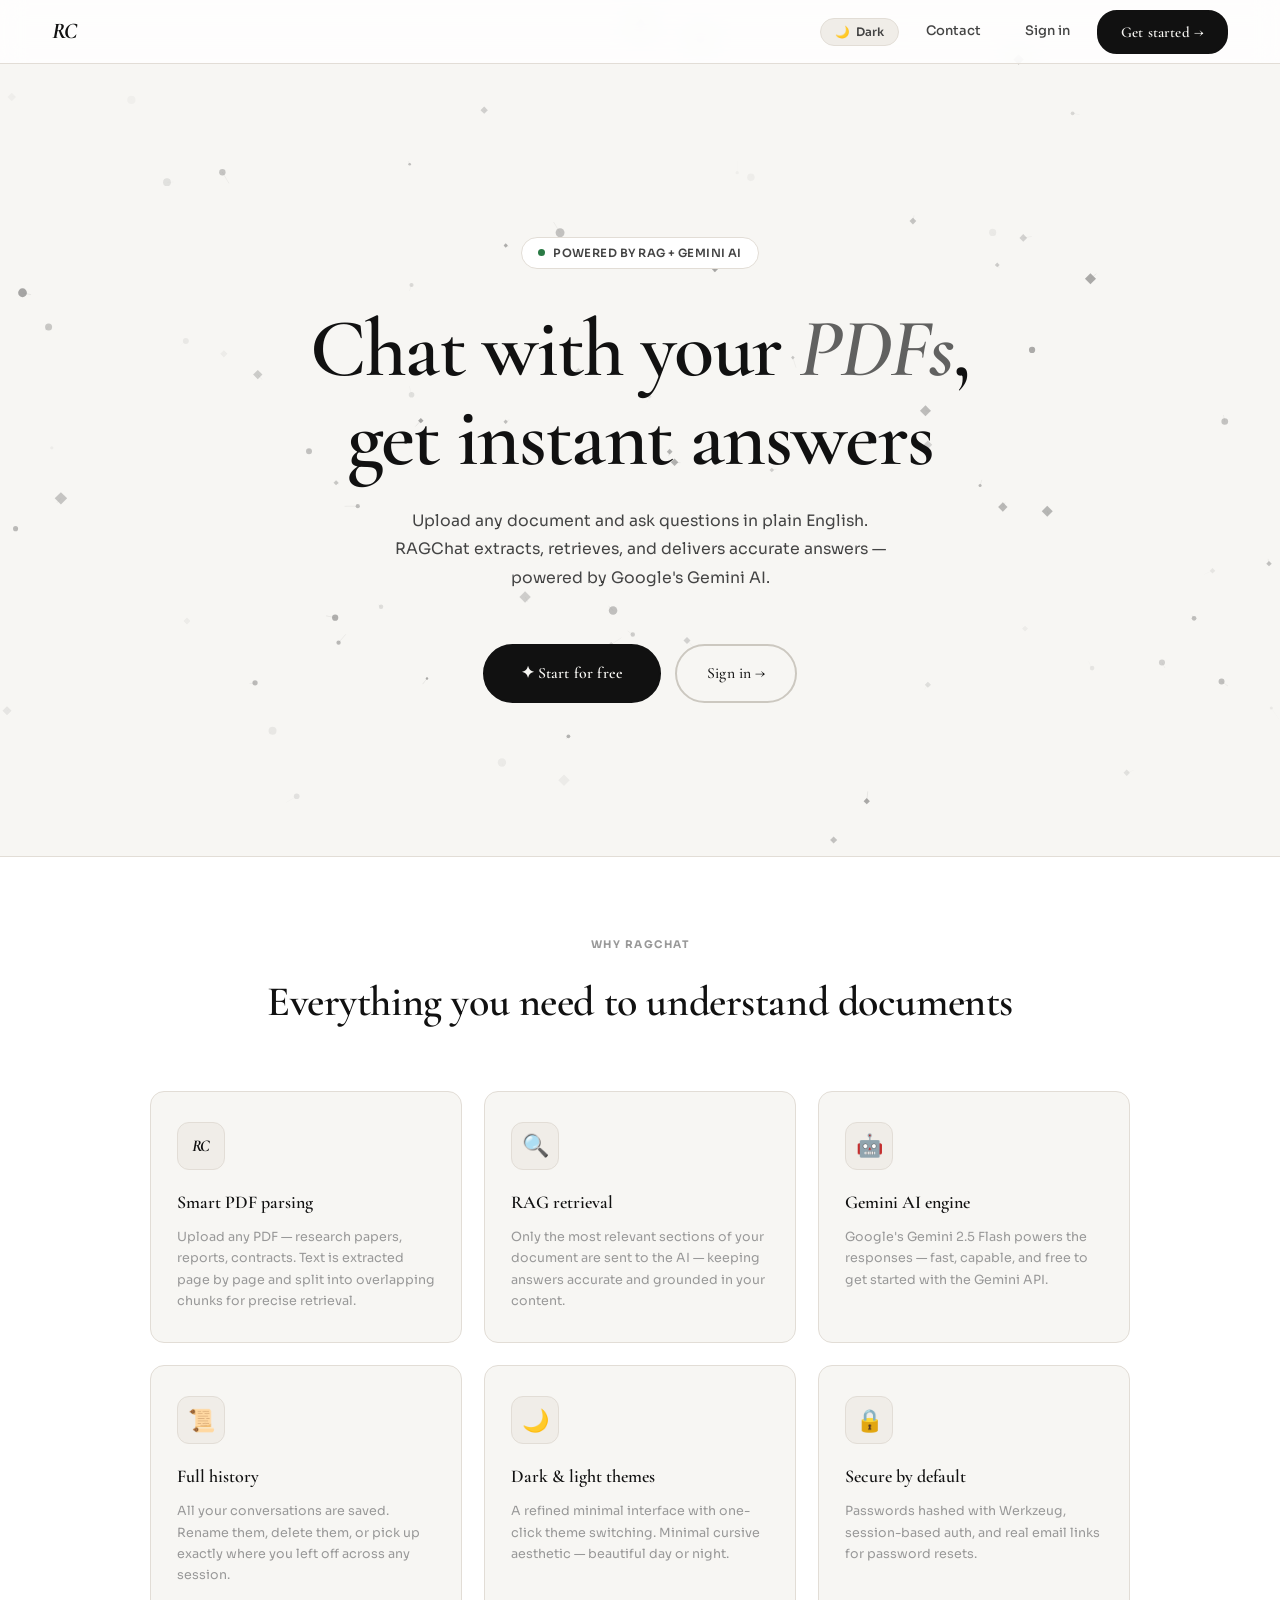
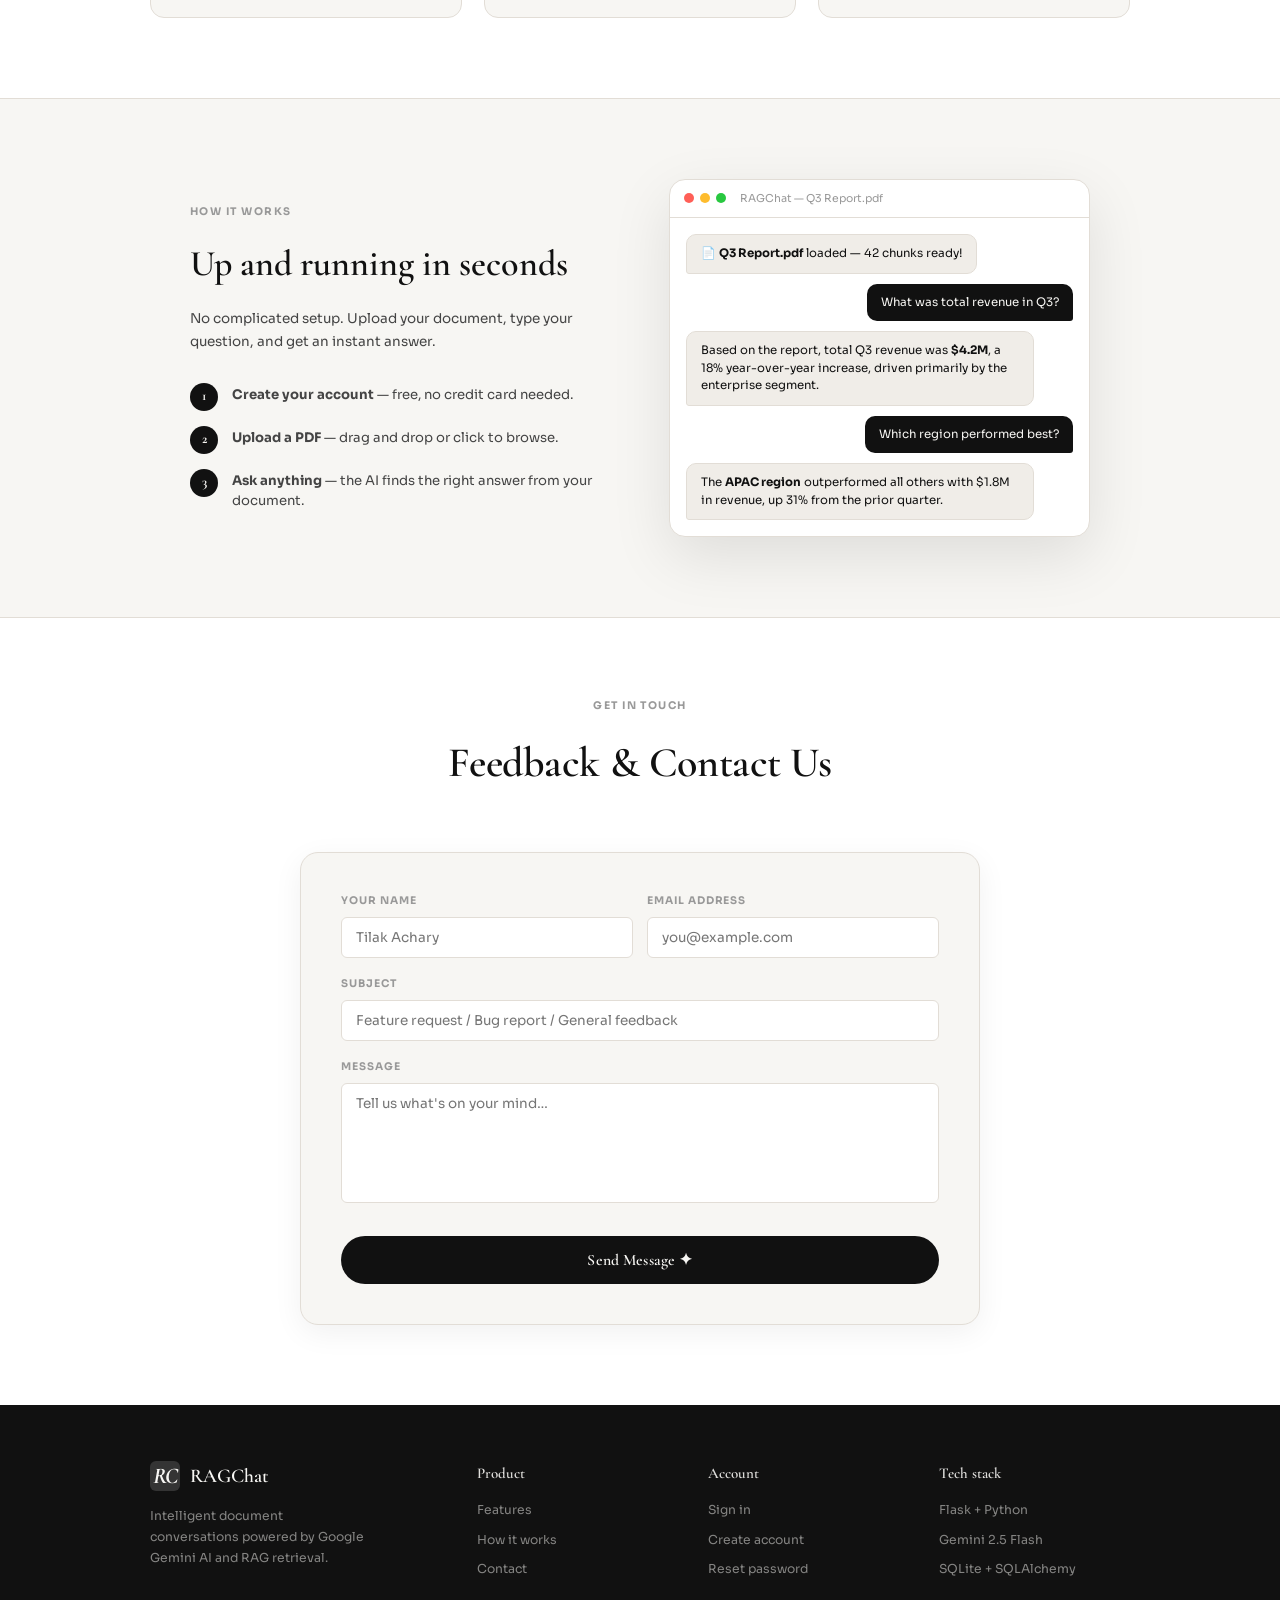
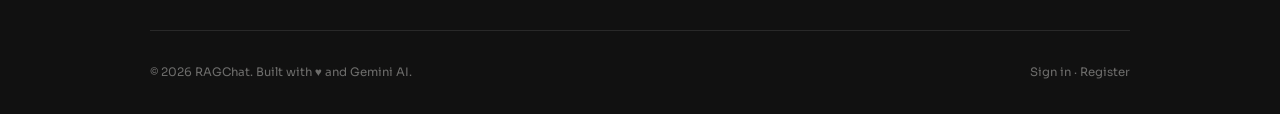
==== templates/index.html @ 3b6e0440 "Initial commit with secure ignore configuration" ====
<!DOCTYPE html>
<html lang="en" data-theme="light">
<head>
  <meta charset="UTF-8">
  <meta name="viewport" content="width=device-width, initial-scale=1.0">
  <title>RAGChat — Chat with your PDFs</title>
  <meta name="description" content="Upload any PDF and get instant AI-powered answers. Built with Gemini AI and RAG retrieval.">
  <link rel="stylesheet" href="/static/css/style.css">
  <link rel="preconnect" href="https://fonts.googleapis.com">
  <style>
    /* ═══════════════════════════════════════════════════════
       INDEX PAGE — FULL REDESIGN
    ═══════════════════════════════════════════════════════ */

    html, body { scroll-behavior: smooth; }

    .index-page {
      min-height: 100vh;
      display: flex;
      flex-direction: column;
      background: var(--bg);
      position: relative;
    }

    /* ── Asteroid Canvas ── */
    #asteroidCanvas {
      position: fixed;
      top: 0; left: 0;
      width: 100%; height: 100%;
      pointer-events: none;
      z-index: 0;
      opacity: 0.55;
      transition: opacity 0.4s ease;
    }

    [data-theme="dark"] #asteroidCanvas { opacity: 0.75; }

    /* ── Navbar ── */
    .nav {
      display: flex;
      align-items: center;
      justify-content: space-between;
      padding: 0 52px;
      height: 64px;
      border-bottom: 1px solid var(--border);
      background: rgba(255,255,255,0.80);
      backdrop-filter: blur(12px);
      -webkit-backdrop-filter: blur(12px);
      position: sticky;
      top: 0;
      z-index: 200;
    }

    [data-theme="dark"] .nav {
      background: rgba(23,23,23,0.85);
    }

    .nav-logo {
      display: flex;
      align-items: center;
      gap: 10px;
      font-family: var(--font-cursive);
      font-size: 1.4rem;
      font-weight: 600;
      letter-spacing: 0.01em;
    }

    .nav-logo-icon {
      background: none;
      border-radius: 0;
      display: flex; align-items: center; justify-content: center;
      font-family: 'Cormorant Garamond', Georgia, serif;
      font-style: italic;
      font-weight: 700;
      font-size: 1.5rem;
      letter-spacing: -0.04em;
      color: var(--text);
      line-height: 1;
    }

    .nav-actions {
      display: flex;
      align-items: center;
      gap: 10px;
    }

    /* Theme pill toggle in nav */
    .theme-pill {
      display: inline-flex;
      align-items: center;
      gap: 6px;
      padding: 6px 14px;
      background: var(--bg3);
      border: 1.5px solid var(--border);
      border-radius: 20px;
      font-size: 0.78rem;
      font-weight: 600;
      color: var(--text2);
      cursor: pointer;
      transition: all 0.2s ease;
    }

    .theme-pill:hover {
      background: var(--text);
      color: var(--bg);
      border-color: var(--text);
    }

    .nav-link {
      font-size: 0.87rem;
      font-weight: 500;
      color: var(--text2);
      padding: 8px 16px;
      border-radius: 20px;
      transition: all 0.2s ease;
      border: 1.5px solid transparent;
    }

    .nav-link:hover {
      color: var(--text);
      background: var(--bg3);
    }

    .nav-btn {
      font-family: var(--font-cursive);
      font-size: 1rem;
      font-weight: 600;
      color: var(--bg);
      background: var(--text);
      padding: 8px 22px;
      border-radius: 20px;
      transition: all 0.2s ease;
      border: 2px solid var(--text);
      letter-spacing: 0.01em;
    }

    .nav-btn:hover {
      opacity: 0.82;
      transform: translateY(-1px);
    }

    /* ── Hero ── */
    .hero {
      position: relative;
      z-index: 1;
      display: flex;
      flex-direction: column;
      align-items: center;
      justify-content: center;
      padding: 100px 24px 80px;
      text-align: center;
      min-height: 88vh;
    }

    .hero-badge {
      display: inline-flex;
      align-items: center;
      gap: 8px;
      padding: 6px 16px;
      background: var(--bg2);
      border: 1.5px solid var(--border);
      border-radius: 20px;
      font-size: 0.76rem;
      font-weight: 600;
      color: var(--text2);
      margin-bottom: 36px;
      letter-spacing: 0.04em;
      text-transform: uppercase;
      animation: heroFade 0.7s ease both;
      backdrop-filter: blur(8px);
    }

    .hero-badge-dot {
      width: 7px; height: 7px;
      background: var(--success);
      border-radius: 50%;
      animation: pulse 2s infinite;
    }

    @keyframes pulse {
      0%, 100% { opacity: 1; transform: scale(1); }
      50% { opacity: 0.6; transform: scale(0.85); }
    }

    .hero h1 {
      font-family: var(--font-cursive);
      font-size: clamp(2.8rem, 7vw, 5.5rem);
      font-weight: 600;
      letter-spacing: -0.02em;
      line-height: 1.08;
      margin-bottom: 24px;
      max-width: 780px;
      animation: heroFade 0.7s ease 0.1s both;
    }

    .hero h1 em {
      font-style: italic;
      opacity: 0.65;
    }

    .hero-sub {
      font-size: 1.05rem;
      color: var(--text2);
      max-width: 520px;
      line-height: 1.8;
      margin-bottom: 52px;
      animation: heroFade 0.7s ease 0.2s both;
    }

    .hero-ctas {
      display: flex;
      gap: 14px;
      align-items: center;
      justify-content: center;
      flex-wrap: wrap;
      animation: heroFade 0.7s ease 0.3s both;
    }

    @keyframes heroFade {
      from { opacity: 0; transform: translateY(18px); }
      to   { opacity: 1; transform: translateY(0); }
    }

    /* CTA Buttons with radius hover */
    .cta-primary {
      display: inline-flex;
      align-items: center;
      gap: 8px;
      padding: 15px 36px;
      background: var(--text);
      color: var(--bg);
      border-radius: 30px;
      font-family: var(--font-cursive);
      font-size: 1.05rem;
      font-weight: 600;
      transition: all 0.25s ease;
      border: 2px solid var(--text);
      letter-spacing: 0.01em;
      position: relative;
      overflow: hidden;
    }

    .cta-primary::after {
      content: '';
      position: absolute;
      inset: 0;
      background: rgba(255,255,255,0.1);
      transform: scaleX(0);
      transition: transform 0.3s ease;
    }

    .cta-primary:hover::after { transform: scaleX(1); }
    .cta-primary:hover { transform: translateY(-3px); box-shadow: 0 10px 28px rgba(0,0,0,0.2); }

    .cta-secondary {
      display: inline-flex;
      align-items: center;
      gap: 8px;
      padding: 15px 30px;
      background: transparent;
      color: var(--text);
      border-radius: 30px;
      font-family: var(--font-cursive);
      font-size: 1.05rem;
      font-weight: 500;
      transition: all 0.25s ease;
      border: 2px solid var(--border2);
      letter-spacing: 0.01em;
    }

    .cta-secondary:hover {
      background: var(--bg3);
      border-color: var(--text2);
      transform: translateY(-3px);
    }

    /* ── Features ── */
    .features {
      position: relative;
      z-index: 1;
      padding: 80px 52px;
      background: var(--bg2);
      border-top: 1px solid var(--border);
    }

    .section-tag {
      text-align: center;
      font-size: 0.7rem;
      font-weight: 700;
      letter-spacing: 0.14em;
      text-transform: uppercase;
      color: var(--text3);
      margin-bottom: 14px;
    }

    .section-title {
      font-family: var(--font-cursive);
      text-align: center;
      font-size: clamp(1.8rem, 3.5vw, 2.8rem);
      font-weight: 600;
      letter-spacing: -0.01em;
      margin-bottom: 56px;
      color: var(--text);
    }

    .features-grid {
      display: grid;
      grid-template-columns: repeat(3, 1fr);
      gap: 22px;
      max-width: 980px;
      margin: 0 auto;
    }

    /* Feature card with radius hover */
    .feature-card {
      padding: 30px 26px;
      background: var(--bg);
      border: 1.5px solid var(--border);
      border-radius: 14px;
      transition: all 0.3s cubic-bezier(0.4, 0, 0.2, 1);
      cursor: default;
      position: relative;
      overflow: hidden;
    }

    .feature-card::before {
      content: '';
      position: absolute;
      inset: 0;
      border-radius: 14px;
      background: var(--text);
      opacity: 0;
      transition: opacity 0.3s ease;
      z-index: 0;
    }

    .feature-card:hover {
      border-color: var(--text);
      transform: translateY(-6px) scale(1.01);
      box-shadow: 0 20px 40px rgba(0,0,0,0.12);
    }

    .feature-card:hover::before { opacity: 0.04; }

    .feature-card > * { position: relative; z-index: 1; }

    .feature-icon {
      width: 48px; height: 48px;
      background: var(--bg3);
      border-radius: 12px;
      display: flex; align-items: center; justify-content: center;
      font-size: 22px;
      margin-bottom: 18px;
      border: 1px solid var(--border);
      transition: all 0.3s ease;
    }

    .feature-card:hover .feature-icon {
      background: var(--text);
      border-color: var(--text);
      transform: scale(1.08) rotate(-4deg);
    }

    .feature-card h3 {
      font-family: var(--font-cursive);
      font-size: 1.2rem;
      font-weight: 600;
      margin-bottom: 10px;
      letter-spacing: 0;
    }

    .feature-card p {
      font-size: 0.84rem;
      color: var(--text3);
      line-height: 1.7;
    }

    /* ── How It Works ── */
    .how-it-works {
      position: relative;
      z-index: 1;
      padding: 80px 52px;
      background: var(--bg);
      border-top: 1px solid var(--border);
    }

    .how-inner {
      max-width: 900px;
      margin: 0 auto;
      display: flex;
      align-items: center;
      gap: 60px;
    }

    .how-text { flex: 1; }

    .how-text h2 {
      font-family: var(--font-cursive);
      font-size: clamp(1.8rem, 3vw, 2.4rem);
      font-weight: 600;
      margin-bottom: 14px;
    }

    .how-text p {
      font-size: 0.9rem;
      color: var(--text2);
      line-height: 1.75;
      margin-bottom: 28px;
    }

    .how-steps {
      display: flex;
      flex-direction: column;
      gap: 14px;
    }

    .how-step {
      display: flex;
      align-items: flex-start;
      gap: 14px;
    }

    .step-num {
      width: 28px; height: 28px;
      background: var(--text);
      color: var(--bg);
      border-radius: 50%;
      display: flex; align-items: center; justify-content: center;
      font-family: var(--font-cursive);
      font-size: 0.9rem;
      font-weight: 700;
      flex-shrink: 0;
      margin-top: 1px;
    }

    .how-step p {
      font-size: 0.88rem;
      color: var(--text2);
      margin: 0;
      line-height: 1.55;
      padding-top: 3px;
    }

    .demo-preview {
      flex: 1;
      background: var(--bg2);
      border: 1.5px solid var(--border);
      border-radius: 16px;
      overflow: hidden;
      box-shadow: 0 20px 60px rgba(0,0,0,0.10);
    }

    .demo-topbar {
      padding: 10px 14px;
      border-bottom: 1px solid var(--border);
      display: flex;
      align-items: center;
      gap: 6px;
    }

    .demo-dot { width: 10px; height: 10px; border-radius: 50%; }
    .demo-messages { padding: 16px; display: flex; flex-direction: column; gap: 10px; }

    .demo-msg {
      padding: 10px 14px;
      border-radius: 10px;
      font-size: 0.78rem;
      line-height: 1.5;
      max-width: 90%;
    }

    .demo-msg.user { background: var(--text); color: var(--bg); align-self: flex-end; border-bottom-right-radius: 3px; }
    .demo-msg.bot { background: var(--bg3); color: var(--text); border: 1px solid var(--border); align-self: flex-start; border-bottom-left-radius: 3px; }

    /* ── Contact / Feedback ── */
    .contact-section {
      position: relative;
      z-index: 1;
      padding: 80px 52px;
      background: var(--bg2);
      border-top: 1px solid var(--border);
    }

    .contact-inner {
      max-width: 680px;
      margin: 0 auto;
    }

    .contact-form {
      background: var(--bg);
      border: 1.5px solid var(--border);
      border-radius: 18px;
      padding: 40px;
      box-shadow: 0 8px 30px rgba(0,0,0,0.06);
    }

    .contact-form .form-group {
      margin-bottom: 18px;
    }

    .contact-form label {
      display: block;
      font-size: 0.7rem;
      font-weight: 700;
      letter-spacing: 0.09em;
      text-transform: uppercase;
      color: var(--text3);
      margin-bottom: 7px;
    }

    .contact-form input,
    .contact-form textarea,
    .contact-form select {
      width: 100%;
      padding: 11px 14px;
      background: var(--bg2);
      border: 1.5px solid var(--border);
      border-radius: var(--radius-sm);
      color: var(--text);
      font-family: var(--font-sans);
      font-size: 0.9rem;
      outline: none;
      transition: all 0.2s ease;
      resize: none;
    }

    .contact-form input:focus,
    .contact-form textarea:focus,
    .contact-form select:focus {
      border-color: var(--text);
      box-shadow: 0 0 0 3px rgba(0,0,0,0.06);
    }

    [data-theme="dark"] .contact-form input:focus,
    [data-theme="dark"] .contact-form textarea:focus {
      box-shadow: 0 0 0 3px rgba(255,255,255,0.06);
    }

    .contact-form textarea { min-height: 120px; }

    .contact-row { display: grid; grid-template-columns: 1fr 1fr; gap: 14px; }

    .submit-btn {
      width: 100%;
      padding: 14px;
      background: var(--text);
      color: var(--bg);
      border: none;
      border-radius: 30px;
      font-family: var(--font-cursive);
      font-size: 1.05rem;
      font-weight: 600;
      cursor: pointer;
      transition: all 0.25s ease;
      margin-top: 8px;
      letter-spacing: 0.01em;
    }

    .submit-btn:hover { opacity: 0.82; transform: translateY(-2px); box-shadow: 0 8px 24px rgba(0,0,0,0.15); }
    .submit-btn:disabled { opacity: 0.4; cursor: not-allowed; transform: none; box-shadow: none; }

    .contact-success {
      display: none;
      text-align: center;
      padding: 32px 20px;
      animation: heroFade 0.4s ease;
    }

    .contact-success .check { font-size: 52px; margin-bottom: 16px; }

    .contact-success h3 {
      font-family: var(--font-cursive);
      font-size: 1.6rem;
      font-weight: 600;
      margin-bottom: 8px;
    }

    .contact-success p { font-size: 0.88rem; color: var(--text3); margin-bottom: 24px; }

    .contact-success .login-after-btn {
      display: inline-flex;
      align-items: center;
      gap: 8px;
      padding: 12px 28px;
      background: var(--text);
      color: var(--bg);
      border-radius: 24px;
      font-family: var(--font-cursive);
      font-size: 1rem;
      font-weight: 600;
      transition: all 0.2s ease;
    }

    .contact-success .login-after-btn:hover { opacity: 0.8; transform: translateY(-2px); }

    .contact-alert {
      padding: 11px 14px;
      border-radius: var(--radius-sm);
      font-size: 0.85rem;
      margin-bottom: 18px;
      display: none;
    }

    .contact-alert.error { background: #fef2f2; color: #991b1b; border: 1px solid #fecaca; }
    [data-theme="dark"] .contact-alert.error { background: rgba(192,57,43,0.15); color: #f87171; border-color: rgba(192,57,43,0.3); }

    /* ── Footer ── */
    .footer {
      position: relative;
      z-index: 1;
      background: var(--text);
      color: var(--bg);
      padding: 56px 52px 32px;
    }

    .footer-inner {
      max-width: 980px;
      margin: 0 auto;
    }

    .footer-top {
      display: grid;
      grid-template-columns: 1.5fr 1fr 1fr 1fr;
      gap: 40px;
      padding-bottom: 40px;
      border-bottom: 1px solid rgba(255,255,255,0.1);
      margin-bottom: 32px;
    }

    .footer-brand .logo {
      display: flex;
      align-items: center;
      gap: 10px;
      margin-bottom: 14px;
    }

    .footer-brand .logo-icon {
      width: 30px; height: 30px;
      background: rgba(255,255,255,0.15);
      border-radius: 6px;
      display: flex; align-items: center; justify-content: center;
      font-size: 14px;
    }

    .footer-brand .logo-name {
      font-family: var(--font-cursive);
      font-size: 1.3rem;
      font-weight: 600;
    }

    .footer-brand p {
      font-size: 0.82rem;
      opacity: 0.5;
      line-height: 1.7;
      max-width: 220px;
    }

    .footer-col h4 {
      font-family: var(--font-cursive);
      font-size: 1rem;
      font-weight: 600;
      margin-bottom: 16px;
      opacity: 0.9;
    }

    .footer-col a {
      display: block;
      font-size: 0.82rem;
      opacity: 0.5;
      margin-bottom: 10px;
      transition: opacity 0.2s ease;
    }

    .footer-col a:hover { opacity: 1; }

    .footer-bottom {
      display: flex;
      align-items: center;
      justify-content: space-between;
      font-size: 0.78rem;
      opacity: 0.4;
    }

    .footer-bottom a { opacity: 1; color: inherit; }
    .footer-bottom a:hover { opacity: 0.7; }

    /* ── Animations ── */
    @keyframes fadeInDown {
      from { opacity: 0; transform: translateY(-14px); }
      to   { opacity: 1; transform: translateY(0); }
    }

    /* ── Responsive ── */
    @media (max-width: 900px) {
      .nav { padding: 0 20px; }
      .hero { padding: 80px 20px 60px; min-height: auto; }
      .features { padding: 60px 20px; }
      .features-grid { grid-template-columns: 1fr 1fr; gap: 14px; }
      .how-it-works { padding: 60px 20px; }
      .how-inner { flex-direction: column; gap: 36px; }
      .contact-section { padding: 60px 20px; }
      .contact-form { padding: 28px 22px; }
      .contact-row { grid-template-columns: 1fr; }
      .footer { padding: 48px 20px 28px; }
      .footer-top { grid-template-columns: 1fr 1fr; gap: 28px; }
    }

    @media (max-width: 600px) {
      .features-grid { grid-template-columns: 1fr; }
      .footer-top { grid-template-columns: 1fr; }
      .hero h1 { font-size: 2.6rem; }
      .hero-ctas { flex-direction: column; }
    }
  </style>
</head>
<body class="index-page">

<!-- Asteroid Canvas -->
<canvas id="asteroidCanvas"></canvas>

<!-- ── Navbar ── -->
<nav class="nav">
  <div class="nav-logo">
    <div class="nav-logo-icon">RC</div>
    
  </div>
  <div class="nav-actions">
    <button class="theme-pill" id="themeToggle">🌙 <span id="themeLabel">Dark</span></button>
    <a href="#contact" class="nav-link">Contact</a>
    <a href="/login" class="nav-link">Sign in</a>
    <a href="/register" class="nav-btn">Get started →</a>
  </div>
</nav>

<!-- ── Hero ── -->
<section class="hero">
  <div class="hero-badge">
    <div class="hero-badge-dot"></div>
    Powered by RAG + Gemini AI
  </div>
  <h1>Chat with your <em>PDFs</em>,<br>get instant answers</h1>
  <p class="hero-sub">Upload any document and ask questions in plain English. RAGChat extracts, retrieves, and delivers accurate answers — powered by Google's Gemini AI.</p>
  <div class="hero-ctas">
    <a href="/resgister" class="cta-primary">✦ Start for free</a>
    <a href="/login" class="cta-secondary">Sign in →</a>
  </div>
</section>

<!-- ── Features ── -->
<section class="features" id="features">
  <div class="section-tag">Why RAGChat</div>
  <h2 class="section-title">Everything you need to understand documents</h2>
  <div class="features-grid">
    <div class="feature-card">
      <div class="feature-icon" style="font-family:'Cormorant Garamond',serif;font-style:italic;font-weight:700;font-size:1.1rem;letter-spacing:-0.04em;">RC</div>
      <h3>Smart PDF parsing</h3>
      <p>Upload any PDF — research papers, reports, contracts. Text is extracted page by page and split into overlapping chunks for precise retrieval.</p>
    </div>
    <div class="feature-card">
      <div class="feature-icon">🔍</div>
      <h3>RAG retrieval</h3>
      <p>Only the most relevant sections of your document are sent to the AI — keeping answers accurate and grounded in your content.</p>
    </div>
    <div class="feature-card">
      <div class="feature-icon">🤖</div>
      <h3>Gemini AI engine</h3>
      <p>Google's Gemini 2.5 Flash powers the responses — fast, capable, and free to get started with the Gemini API.</p>
    </div>
    <div class="feature-card">
      <div class="feature-icon">📜</div>
      <h3>Full history</h3>
      <p>All your conversations are saved. Rename them, delete them, or pick up exactly where you left off across any session.</p>
    </div>
    <div class="feature-card">
      <div class="feature-icon">🌙</div>
      <h3>Dark &amp; light themes</h3>
      <p>A refined minimal interface with one-click theme switching. Minimal cursive aesthetic — beautiful day or night.</p>
    </div>
    <div class="feature-card">
      <div class="feature-icon">🔒</div>
      <h3>Secure by default</h3>
      <p>Passwords hashed with Werkzeug, session-based auth, and real email links for password resets.</p>
    </div>
  </div>
</section>

<!-- ── How It Works ── -->
<section class="how-it-works" id="how">
  <div class="how-inner">
    <div class="how-text">
      <div class="section-tag" style="text-align:left;">How it works</div>
      <h2>Up and running in seconds</h2>
      <p>No complicated setup. Upload your document, type your question, and get an instant answer.</p>
      <div class="how-steps">
        <div class="how-step">
          <div class="step-num">1</div>
          <p><strong>Create your account</strong> — free, no credit card needed.</p>
        </div>
        <div class="how-step">
          <div class="step-num">2</div>
          <p><strong>Upload a PDF</strong> — drag and drop or click to browse.</p>
        </div>
        <div class="how-step">
          <div class="step-num">3</div>
          <p><strong>Ask anything</strong> — the AI finds the right answer from your document.</p>
        </div>
      </div>
    </div>
    <div class="demo-preview">
      <div class="demo-topbar">
        <div class="demo-dot" style="background:#ff5f57;"></div>
        <div class="demo-dot" style="background:#febc2e;"></div>
        <div class="demo-dot" style="background:#28c840;"></div>
        <span style="font-size:0.72rem; color:var(--text3); margin-left:8px;">RAGChat — Q3 Report.pdf</span>
      </div>
      <div class="demo-messages">
        <div class="demo-msg bot">📄 <strong>Q3 Report.pdf</strong> loaded — 42 chunks ready!</div>
        <div class="demo-msg user">What was total revenue in Q3?</div>
        <div class="demo-msg bot">Based on the report, total Q3 revenue was <strong>$4.2M</strong>, a 18% year-over-year increase, driven primarily by the enterprise segment.</div>
        <div class="demo-msg user">Which region performed best?</div>
        <div class="demo-msg bot">The <strong>APAC region</strong> outperformed all others with $1.8M in revenue, up 31% from the prior quarter.</div>
      </div>
    </div>
  </div>
</section>

<!-- ── Contact / Feedback ── -->
<section class="contact-section" id="contact">
  <div class="contact-inner">
    <div class="section-tag" style="text-align:center;">Get in touch</div>
    <h2 class="section-title">Feedback &amp; Contact Us</h2>

    <div class="contact-form">
      <div class="contact-alert error" id="contactError"></div>

      <!-- Form -->
      <div id="contactFormBody">
        <div class="contact-row">
          <div class="form-group">
            <label for="cName">Your name</label>
            <input type="text" id="cName" placeholder="Tilak Achary">
          </div>
          <div class="form-group">
            <label for="cEmail">Email address</label>
            <input type="email" id="cEmail" placeholder="you@example.com">
          </div>
        </div>
        <div class="form-group">
          <label for="cSubject">Subject</label>
          <input type="text" id="cSubject" placeholder="Feature request / Bug report / General feedback">
        </div>
        <div class="form-group">
          <label for="cMessage">Message</label>
          <textarea id="cMessage" placeholder="Tell us what's on your mind…"></textarea>
        </div>
        <button class="submit-btn" id="contactSubmitBtn">
          <span id="contactBtnText">Send Message ✦</span>
        </button>
      </div>

      <!-- Success state -->
      <div class="contact-success" id="contactSuccess">
        <div class="check">📬</div>
        <h3>Message received!</h3>
        <p>Thanks for reaching out. We've received your message and will get back to you soon.</p>
        <a href="/login" class="login-after-btn">Sign in to RAGChat →</a>
      </div>
    </div>
  </div>
</section>

<!-- ── Footer ── -->
<footer class="footer">
  <div class="footer-inner">
    <div class="footer-top">
      <div class="footer-brand">
        <div class="logo">
          <div class="logo-icon" style="font-family:'Cormorant Garamond',serif;font-style:italic;font-weight:700;font-size:1.5rem;color:var(--bg);letter-spacing:-0.04em;line-height:1;">RC</div>
          <span class="logo-name">RAGChat</span>
        </div>
        <p>Intelligent document conversations powered by Google Gemini AI and RAG retrieval.</p>
      </div>
      <div class="footer-col">
        <h4>Product</h4>
        <a href="#features">Features</a>
        <a href="#how">How it works</a>
        <a href="#contact">Contact</a>
      </div>
      <div class="footer-col">
        <h4>Account</h4>
        <a href="/login">Sign in</a>
        <a href="/register">Create account</a>
        <a href="/reset-password">Reset password</a>
      </div>
      <div class="footer-col">
        <h4>Tech stack</h4>
        <a href="#">Flask + Python</a>
        <a href="#">Gemini 2.5 Flash</a>
        <a href="#">SQLite + SQLAlchemy</a>
      </div>
    </div>
    <div class="footer-bottom">
      <span>© 2026 RAGChat. Built with ♥ and Gemini AI.</span>
      <span><a href="/login">Sign in</a> · <a href="/register">Register</a></span>
    </div>
  </div>
</footer>

<script>
// ── Theme ────────────────────────────────────────────────────────────────────
const savedTheme = localStorage.getItem('theme') || 'light';
document.documentElement.setAttribute('data-theme', savedTheme);
const themeToggle = document.getElementById('themeToggle');
const themeLabel  = document.getElementById('themeLabel');

function applyTheme(theme) {
  document.documentElement.setAttribute('data-theme', theme);
  localStorage.setItem('theme', theme);
  if (theme === 'dark') {
    themeToggle.innerHTML = '☀️ <span id="themeLabel">Light</span>';
  } else {
    themeToggle.innerHTML = '🌙 <span id="themeLabel">Dark</span>';
  }
}

applyTheme(savedTheme);

themeToggle.addEventListener('click', () => {
  const next = document.documentElement.getAttribute('data-theme') === 'dark' ? 'light' : 'dark';
  applyTheme(next);
});

// ── Asteroid Canvas ─────────────────────────────────────────────────────────
(function() {
  const canvas = document.getElementById('asteroidCanvas');
  const ctx    = canvas.getContext('2d');

  let W, H, asteroids = [];

  function resize() {
    W = canvas.width  = window.innerWidth;
    H = canvas.height = window.innerHeight;
  }

  function isDark() {
    return document.documentElement.getAttribute('data-theme') === 'dark';
  }

  function randBetween(a, b) { return a + Math.random() * (b - a); }

  function createAsteroid() {
    const angle = Math.random() * Math.PI * 2;
    const speed = randBetween(0.3, 1.4);
    const size  = randBetween(1.2, 4.5);
    return {
      x:    Math.random() * W,
      y:    Math.random() * H,
      vx:   Math.cos(angle) * speed,
      vy:   Math.sin(angle) * speed,
      size,
      tail: randBetween(3, 12),
      opacity: randBetween(0.25, 0.85),
      shape: Math.random() > 0.5 ? 'circle' : 'diamond',
    };
  }

  function init() {
    resize();
    asteroids = [];
    const count = Math.floor(W * H / 14000);
    for (let i = 0; i < count; i++) asteroids.push(createAsteroid());
  }

  function draw() {
    ctx.clearRect(0, 0, W, H);

    const dark = isDark();
    const color = dark ? '220,220,220' : '40,40,40';

    asteroids.forEach(a => {
      ctx.save();
      ctx.globalAlpha = a.opacity;
      ctx.strokeStyle = `rgba(${color},${a.opacity})`;
      ctx.fillStyle   = `rgba(${color},${a.opacity})`;
      ctx.lineWidth   = 0.8;

      // Draw tail
      ctx.beginPath();
      ctx.moveTo(a.x, a.y);
      ctx.lineTo(a.x - a.vx * a.tail, a.y - a.vy * a.tail);
      ctx.globalAlpha = a.opacity * 0.25;
      ctx.stroke();

      // Draw body
      ctx.globalAlpha = a.opacity;
      if (a.shape === 'circle') {
        ctx.beginPath();
        ctx.arc(a.x, a.y, a.size, 0, Math.PI * 2);
        ctx.fill();
      } else {
        const s = a.size * 1.4;
        ctx.beginPath();
        ctx.moveTo(a.x, a.y - s);
        ctx.lineTo(a.x + s, a.y);
        ctx.lineTo(a.x, a.y + s);
        ctx.lineTo(a.x - s, a.y);
        ctx.closePath();
        ctx.fill();
      }
      ctx.restore();

      // Move
      a.x += a.vx;
      a.y += a.vy;

      // Wrap around
      if (a.x < -20) a.x = W + 20;
      if (a.x > W + 20) a.x = -20;
      if (a.y < -20) a.y = H + 20;
      if (a.y > H + 20) a.y = -20;
    });

    requestAnimationFrame(draw);
  }

  window.addEventListener('resize', init);
  init();
  draw();
})();

// ── Contact Form ─────────────────────────────────────────────────────────────
document.getElementById('contactSubmitBtn').addEventListener('click', async () => {
  const name    = document.getElementById('cName').value.trim();
  const email   = document.getElementById('cEmail').value.trim();
  const subject = document.getElementById('cSubject').value.trim();
  const message = document.getElementById('cMessage').value.trim();
  const errEl   = document.getElementById('contactError');

  errEl.style.display = 'none';

  if (!name || !email || !subject || !message) {
    errEl.textContent = 'Please fill in all fields.';
    errEl.style.display = 'block';
    return;
  }

  const btn = document.getElementById('contactSubmitBtn');
  btn.disabled = true;
  document.getElementById('contactBtnText').innerHTML = '<span style="opacity:0.6">Sending…</span>';

  try {
    const res  = await fetch('/api/contact', {
      method:  'POST',
      headers: { 'Content-Type': 'application/json' },
      body:    JSON.stringify({ name, email, subject, message })
    });
    const data = await res.json();
    if (data.success) {
      document.getElementById('contactFormBody').style.display = 'none';
      document.getElementById('contactSuccess').style.display  = 'block';
    } else {
      errEl.textContent = data.error || 'Failed to send. Please try again.';
      errEl.style.display = 'block';
      btn.disabled = false;
      document.getElementById('contactBtnText').textContent = 'Send Message ✦';
    }
  } catch (e) {
    errEl.textContent = 'Connection error. Please try again.';
    errEl.style.display = 'block';
    btn.disabled = false;
    document.getElementById('contactBtnText').textContent = 'Send Message ✦';
  }
});
</script>
</body>
</html>
---- static/css/style.css ----
@import url('https://fonts.googleapis.com/css2?family=Cormorant+Garamond:ital,wght@0,300;0,400;0,500;0,600;0,700;1,300;1,400;1,500&family=Sora:wght@300;400;500;600;700&family=JetBrains+Mono:wght@400;500&display=swap');

/* ── CSS Variables ──────────────────────────────────────────────────────────── */
:root {
  --bg: #f7f6f3;
  --bg2: #ffffff;
  --bg3: #f0ede8;
  --border: #e2ddd6;
  --border2: #ccc8c0;
  --text: #111111;
  --text2: #444444;
  --text3: #999999;
  --accent: #111111;
  --accent-hover: #333333;
  --accent-text: #ffffff;
  --danger: #b0291d;
  --danger-hover: #d44233;
  --success: #2a7a45;
  --sidebar-bg: #ffffff;
  --sidebar-item: #f5f2ee;
  --sidebar-item-hover: #ebe7e0;
  --sidebar-item-active: #111111;
  --sidebar-item-active-text: #ffffff;
  --input-bg: #ffffff;
  --shadow: 0 1px 3px rgba(0,0,0,0.07), 0 4px 16px rgba(0,0,0,0.04);
  --shadow-lg: 0 8px 40px rgba(0,0,0,0.10);
  --radius: 10px;
  --radius-sm: 6px;
  --radius-lg: 16px;
  --transition: all 0.2s cubic-bezier(0.4, 0, 0.2, 1);
  --font-cursive: 'Cormorant Garamond', Georgia, serif;
  --font-sans: 'Sora', sans-serif;
}

[data-theme="dark"] {
  --bg: #0f0f0f;
  --bg2: #171717;
  --bg3: #1f1f1f;
  --border: #2a2a2a;
  --border2: #333333;
  --text: #efefef;
  --text2: #aaaaaa;
  --text3: #606060;
  --accent: #efefef;
  --accent-hover: #ffffff;
  --accent-text: #111111;
  --danger: #e05040;
  --danger-hover: #ff6b5b;
  --success: #3dba6a;
  --sidebar-bg: #171717;
  --sidebar-item: #1f1f1f;
  --sidebar-item-hover: #252525;
  --sidebar-item-active: #efefef;
  --sidebar-item-active-text: #111111;
  --input-bg: #171717;
  --shadow: 0 1px 3px rgba(0,0,0,0.4), 0 4px 16px rgba(0,0,0,0.25);
  --shadow-lg: 0 8px 40px rgba(0,0,0,0.5);
}

/* ── Reset & Base ────────────────────────────────────────────────────────────── */
*, *::before, *::after { box-sizing: border-box; margin: 0; padding: 0; }

html { height: 100%; font-size: 15px; }

body {
  font-family: var(--font-sans);
  background: var(--bg);
  color: var(--text);
  min-height: 100%;
  line-height: 1.6;
  transition: background 0.3s ease, color 0.3s ease;
}

a { color: inherit; text-decoration: none; }
button { cursor: pointer; font-family: inherit; }
input, textarea { font-family: inherit; }

/* ── Auth Pages ──────────────────────────────────────────────────────────────── */
.auth-page {
  min-height: 100vh;
  display: flex;
  align-items: center;
  justify-content: center;
  background: var(--bg);
  position: relative;
  overflow: hidden;
}

.auth-page::before {
  content: '';
  position: absolute;
  top: -200px; right: -200px;
  width: 600px; height: 600px;
  border-radius: 50%;
  background: radial-gradient(circle, rgba(0,0,0,0.03) 0%, transparent 70%);
  pointer-events: none;
}

[data-theme="dark"] .auth-page::before {
  background: radial-gradient(circle, rgba(255,255,255,0.03) 0%, transparent 70%);
}

.auth-grid {
  display: grid;
  grid-template-columns: 1fr 1fr;
  width: 900px;
  max-width: 95vw;
  min-height: 560px;
  background: var(--bg2);
  border-radius: var(--radius-lg);
  overflow: hidden;
  box-shadow: var(--shadow-lg);
  border: 1px solid var(--border);
}

.auth-brand {
  background: var(--text);
  color: var(--bg);
  display: flex;
  flex-direction: column;
  justify-content: center;
  padding: 60px 48px;
  position: relative;
  overflow: hidden;
}

.auth-brand::after {
  content: '';
  position: absolute;
  bottom: -80px; right: -80px;
  width: 260px; height: 260px;
  border-radius: 50%;
  border: 1px solid rgba(255,255,255,0.08);
}

.auth-brand::before {
  content: '';
  position: absolute;
  top: -40px; left: -40px;
  width: 180px; height: 180px;
  border-radius: 50%;
  border: 1px solid rgba(255,255,255,0.06);
}

.brand-logo {
  display: flex;
  align-items: center;
  gap: 12px;
  margin-bottom: 48px;
}

.brand-icon {
  background: none;
  border-radius: 0;
  display: flex; align-items: center; justify-content: center;
  font-family: var(--font-cursive);
  font-style: italic;
  font-weight: 700;
  font-size: 1.6rem;
  letter-spacing: -0.04em;
  color: var(--bg);
  line-height: 1;
}

.brand-name {
  font-family: var(--font-cursive);
  font-size: 1.6rem;
  font-weight: 600;
  letter-spacing: 0.01em;
}

.auth-brand h1 {
  font-family: var(--font-cursive);
  font-size: 2.4rem;
  font-weight: 600;
  letter-spacing: -0.01em;
  line-height: 1.2;
  margin-bottom: 16px;
}

.auth-brand p {
  font-size: 0.9rem;
  opacity: 0.6;
  line-height: 1.7;
}

.auth-features {
  margin-top: 40px;
  display: flex;
  flex-direction: column;
  gap: 12px;
}

.auth-feature {
  display: flex;
  align-items: center;
  gap: 10px;
  font-size: 0.82rem;
  opacity: 0.7;
}

.auth-feature-dot {
  width: 6px; height: 6px;
  border-radius: 50%;
  background: rgba(255,255,255,0.5);
  flex-shrink: 0;
}

.auth-form-side {
  padding: 56px 48px;
  display: flex;
  flex-direction: column;
  justify-content: center;
}

.auth-form-side h2 {
  font-family: var(--font-cursive);
  font-size: 2rem;
  font-weight: 600;
  letter-spacing: -0.01em;
  margin-bottom: 6px;
}

.auth-form-side .subtitle {
  font-size: 0.85rem;
  color: var(--text3);
  margin-bottom: 36px;
}

.form-group {
  margin-bottom: 18px;
}

.form-group label {
  display: block;
  font-size: 0.72rem;
  font-weight: 600;
  letter-spacing: 0.08em;
  text-transform: uppercase;
  color: var(--text3);
  margin-bottom: 7px;
}

.form-input {
  width: 100%;
  padding: 11px 14px;
  background: var(--bg3);
  border: 1.5px solid var(--border);
  border-radius: var(--radius-sm);
  color: var(--text);
  font-size: 0.9rem;
  transition: var(--transition);
  outline: none;
}

.form-input:focus {
  border-color: var(--text);
  background: var(--input-bg);
  box-shadow: 0 0 0 3px rgba(0,0,0,0.06);
}

[data-theme="dark"] .form-input:focus {
  box-shadow: 0 0 0 3px rgba(255,255,255,0.06);
}

.form-input.error { border-color: var(--danger); }

.btn {
  display: inline-flex;
  align-items: center;
  justify-content: center;
  gap: 8px;
  padding: 12px 20px;
  border-radius: var(--radius-sm);
  font-size: 0.88rem;
  font-weight: 600;
  border: none;
  transition: var(--transition);
  white-space: nowrap;
}

.btn-primary {
  background: var(--text);
  color: var(--bg);
  width: 100%;
  padding: 13px;
  margin-top: 8px;
  font-size: 0.9rem;
  letter-spacing: 0.02em;
  font-family: var(--font-cursive);
  font-weight: 600;
  font-size: 1rem;
}

.btn-primary:hover { opacity: 0.85; transform: translateY(-1px); }
.btn-primary:active { transform: translateY(0); }

.btn-secondary {
  background: var(--bg3);
  color: var(--text);
  border: 1.5px solid var(--border);
}

.btn-secondary:hover { background: var(--text); color: var(--bg); border-color: var(--text); }

.btn-ghost {
  background: transparent;
  color: var(--text2);
  border: 1.5px solid var(--border);
}

.btn-ghost:hover { background: var(--bg3); color: var(--text); }

.btn-danger {
  background: var(--danger);
  color: #fff;
  border: none;
}
.btn-danger:hover { background: var(--danger-hover); }

.auth-switch {
  text-align: center;
  margin-top: 24px;
  font-size: 0.85rem;
  color: var(--text3);
}

.auth-switch a { color: var(--text); font-weight: 600; border-bottom: 1px solid currentColor; }

.form-error {
  font-size: 0.8rem;
  color: var(--danger);
  margin-top: 4px;
  display: none;
}

.alert {
  padding: 11px 14px;
  border-radius: var(--radius-sm);
  font-size: 0.85rem;
  margin-bottom: 18px;
  display: none;
}

.alert-error { background: #fef2f2; color: #991b1b; border: 1px solid #fecaca; }
.alert-success { background: #f0fdf4; color: #166534; border: 1px solid #bbf7d0; }

[data-theme="dark"] .alert-error { background: rgba(192,57,43,0.15); color: #f87171; border-color: rgba(192,57,43,0.3); }
[data-theme="dark"] .alert-success { background: rgba(39,174,96,0.15); color: #4ade80; border-color: rgba(39,174,96,0.3); }

/* ── Dark Mode Toggle ────────────────────────────────────────────────────────── */
/* Lives inside .topbar-actions — inherits .topbar-btn styles */
.theme-toggle:hover {
  transform: scale(1.08) rotate(18deg) !important;
}

/* ── Chat Layout ─────────────────────────────────────────────────────────────── */
.chat-layout {
  display: flex;
  height: 100vh;
  overflow: hidden;
  background: var(--bg);
}

/* ── Sidebar ─────────────────────────────────────────────────────────────────── */
.sidebar {
  width: 268px;
  flex-shrink: 0;
  background: var(--sidebar-bg);
  border-right: 1px solid var(--border);
  display: flex;
  flex-direction: column;
  height: 100vh;
  transition: transform 0.3s ease;
}

.sidebar-header {
  padding: 18px 14px 14px;
  border-bottom: 1px solid var(--border);
  display: flex;
  align-items: center;
  gap: 10px;
}

.sidebar-logo {
  display: flex;
  align-items: center;
  gap: 8px;
  flex: 1;
}

.sidebar-logo-icon {
  background: none;
  border-radius: 0;
  display: flex; align-items: center; justify-content: center;
  font-family: var(--font-cursive);
  font-style: italic;
  font-weight: 700;
  font-size: 1.4rem;
  letter-spacing: -0.04em;
  color: var(--text);
  line-height: 1;
}

.sidebar-logo-name {
  font-family: var(--font-cursive);
  font-size: 1.25rem;
  font-weight: 600;
  letter-spacing: 0.01em;
  color: var(--text);
}

/* ── New Chat Button ──────────────────────────────────────────────────────────── */
.new-chat-btn {
  width: 30px; height: 30px;
  background: var(--bg3);
  border: 1.5px solid var(--border);
  border-radius: var(--radius-sm);
  display: flex; align-items: center; justify-content: center;
  cursor: pointer;
  font-size: 18px;
  line-height: 1;
  color: var(--text2);
  transition: var(--transition);
  flex-shrink: 0;
  position: relative;
  overflow: hidden;
}

.new-chat-btn::before {
  content: '';
  position: absolute;
  inset: 0;
  background: var(--text);
  transform: scaleX(0);
  transform-origin: left;
  transition: transform 0.25s cubic-bezier(0.4, 0, 0.2, 1);
  z-index: 0;
}

.new-chat-btn span { position: relative; z-index: 1; }

.new-chat-btn:hover::before { transform: scaleX(1); }
.new-chat-btn:hover { color: var(--bg); border-color: var(--text); }

.sidebar-search {
  padding: 10px 14px;
  border-bottom: 1px solid var(--border);
}

.sidebar-search input {
  width: 100%;
  padding: 8px 12px;
  background: var(--bg3);
  border: 1.5px solid var(--border);
  border-radius: var(--radius-sm);
  color: var(--text);
  font-size: 0.8rem;
  outline: none;
  transition: var(--transition);
}

.sidebar-search input:focus { border-color: var(--text2); background: var(--input-bg); }
.sidebar-search input::placeholder { color: var(--text3); }

.history-list {
  flex: 1;
  overflow-y: auto;
  padding: 8px;
}

.history-list::-webkit-scrollbar { width: 3px; }
.history-list::-webkit-scrollbar-track { background: transparent; }
.history-list::-webkit-scrollbar-thumb { background: var(--border2); border-radius: 4px; }

.history-section-label {
  font-size: 0.66rem;
  font-weight: 600;
  letter-spacing: 0.10em;
  text-transform: uppercase;
  color: var(--text3);
  padding: 8px 8px 4px;
  margin-top: 4px;
}

/* ── History Item ────────────────────────────────────────────────────────────── */
.history-item {
  display: flex;
  align-items: center;
  gap: 8px;
  padding: 9px 10px;
  border-radius: var(--radius-sm);
  cursor: pointer;
  transition: var(--transition);
  position: relative;
}

.history-item:hover { background: var(--sidebar-item-hover); }

.history-item.active {
  background: var(--sidebar-item-active);
  color: var(--sidebar-item-active-text);
}

.history-item-icon {
  font-size: 13px;
  opacity: 0.5;
  flex-shrink: 0;
}

.history-item.active .history-item-icon { opacity: 0.75; }

.history-item-title {
  font-size: 0.82rem;
  flex: 1;
  overflow: hidden;
  text-overflow: ellipsis;
  white-space: nowrap;
  font-weight: 500;
}

/* ── History Action Buttons (Rename & Delete) ─────────────────────────────── */
.history-item-actions {
  display: none;
  gap: 3px;
  flex-shrink: 0;
}

.history-item:hover .history-item-actions { display: flex; }

.history-action-btn {
  width: 26px; height: 26px;
  background: transparent;
  border: 1.5px solid transparent;
  border-radius: 5px;
  display: flex; align-items: center; justify-content: center;
  font-size: 12px;
  color: var(--text3);
  transition: background 0.2s ease, border-color 0.2s ease, color 0.2s ease, transform 0.2s ease;
  padding: 0;
  position: relative;
  overflow: hidden;
}

/* Rename button — black fill on hover */
.history-action-btn.rename-btn:hover {
  background: var(--text);
  border-color: var(--text);
  color: var(--bg);
  transform: scale(1.08);
}

/* Delete button — stays monochrome but signals danger */
.history-action-btn.del:hover {
  background: var(--text);
  border-color: var(--text);
  color: var(--bg);
  transform: scale(1.08);
}

/* Active (inverted background) overrides */
.history-item.active .history-action-btn { color: var(--bg); opacity: 0.6; border-color: transparent; }
.history-item.active .history-action-btn:hover {
  background: var(--bg);
  border-color: var(--bg);
  color: var(--text);
  opacity: 1;
  transform: scale(1.08);
}
.history-item.active .history-action-btn.del:hover {
  background: var(--danger);
  border-color: var(--danger);
  color: #fff;
  opacity: 1;
}

/* ── Inline rename input with typing-cursor animation ───────────────────────── */
.history-item-rename {
  font-size: 0.82rem;
  flex: 1;
  background: var(--input-bg);
  border: 1.5px solid var(--text);
  border-radius: 4px;
  padding: 3px 8px;
  color: var(--text);
  outline: none;
  animation: renameSlideIn 0.2s ease;
  caret-color: var(--text);
  font-family: var(--font-sans);
}

@keyframes renameSlideIn {
  from { opacity: 0; transform: scaleX(0.9); }
  to   { opacity: 1; transform: scaleX(1); }
}

/* Typing cursor pulse on the inline rename */
.history-item-rename:focus {
  box-shadow: 0 0 0 2px rgba(0,0,0,0.12);
  animation: renameSlideIn 0.2s ease, cursorPulse 1s ease infinite;
}

[data-theme="dark"] .history-item-rename:focus {
  box-shadow: 0 0 0 2px rgba(255,255,255,0.12);
}

@keyframes cursorPulse {
  0%, 100% { border-color: var(--text); }
  50%       { border-color: var(--text3); }
}

/* Sidebar profile */
.sidebar-profile {
  padding: 12px 14px;
  border-top: 1px solid var(--border);
  display: flex;
  align-items: center;
  gap: 10px;
  cursor: pointer;
  transition: var(--transition);
  position: relative;
}

.sidebar-profile:hover { background: var(--bg3); }

.profile-avatar {
  width: 34px; height: 34px;
  background: var(--text);
  color: var(--bg);
  border-radius: 50%;
  display: flex; align-items: center; justify-content: center;
  font-family: var(--font-cursive);
  font-size: 1rem;
  font-weight: 600;
  flex-shrink: 0;
}

.profile-info {
  flex: 1;
  min-width: 0;
}

.profile-name {
  font-size: 0.83rem;
  font-weight: 600;
  overflow: hidden; text-overflow: ellipsis; white-space: nowrap;
}

.profile-email {
  font-size: 0.7rem;
  color: var(--text3);
  overflow: hidden; text-overflow: ellipsis; white-space: nowrap;
}

.profile-menu {
  position: absolute;
  bottom: calc(100% + 8px);
  left: 12px; right: 12px;
  background: var(--bg2);
  border: 1.5px solid var(--border);
  border-radius: var(--radius);
  box-shadow: var(--shadow-lg);
  overflow: hidden;
  display: none;
  z-index: 100;
}

.profile-menu.open { display: block; animation: modalIn 0.18s ease; }

.profile-menu-item {
  display: flex;
  align-items: center;
  gap: 10px;
  padding: 11px 14px;
  font-size: 0.84rem;
  cursor: pointer;
  transition: var(--transition);
  color: var(--text2);
}

.profile-menu-item:hover { background: var(--bg3); color: var(--text); }
.profile-menu-item.danger { color: var(--danger); }
.profile-menu-item.danger:hover { background: rgba(176,41,29,0.07); }

/* ── Main chat area ─────────────────────────────────────────────────────────── */
.chat-main {
  flex: 1;
  display: flex;
  flex-direction: column;
  overflow: hidden;
  background: var(--bg);
}

.chat-topbar {
  padding: 0 20px;
  height: 54px;
  border-bottom: 1px solid var(--border);
  display: flex;
  align-items: center;
  justify-content: space-between;
  background: var(--bg2);
  flex-shrink: 0;
}

.chat-topbar-title {
  font-family: var(--font-cursive);
  font-size: 1.1rem;
  font-weight: 500;
  overflow: hidden; text-overflow: ellipsis; white-space: nowrap;
  max-width: 400px;
  letter-spacing: 0.01em;
}

.topbar-actions {
  display: flex;
  align-items: center;
  gap: 8px;
}

.topbar-btn {
  width: 34px; height: 34px;
  background: transparent;
  border: 1.5px solid var(--border);
  border-radius: var(--radius-sm);
  display: flex; align-items: center; justify-content: center;
  cursor: pointer;
  font-size: 15px;
  color: var(--text3);
  transition: var(--transition);
  position: relative;
  overflow: hidden;
}

.topbar-btn::before {
  content: '';
  position: absolute;
  inset: 0;
  background: var(--text);
  transform: scaleY(0);
  transform-origin: bottom;
  transition: transform 0.2s ease;
  z-index: 0;
}

.topbar-btn span, .topbar-btn { position: relative; }

.topbar-btn:hover::before { transform: scaleY(1); }
.topbar-btn:hover { color: var(--bg); border-color: var(--text); }

/* ── Messages ───────────────────────────────────────────────────────────────── */
.messages-container {
  flex: 1;
  overflow-y: auto;
  padding: 24px 0;
}

.messages-container::-webkit-scrollbar { width: 3px; }
.messages-container::-webkit-scrollbar-track { background: transparent; }
.messages-container::-webkit-scrollbar-thumb { background: var(--border2); border-radius: 4px; }

.messages-inner {
  max-width: 740px;
  margin: 0 auto;
  padding: 0 24px;
}

.welcome-screen {
  display: flex;
  flex-direction: column;
  align-items: center;
  justify-content: center;
  min-height: 60vh;
  text-align: center;
  color: var(--text3);
}

.welcome-icon {
  width: 62px; height: 62px;
  background: var(--bg3);
  border-radius: var(--radius);
  display: flex; align-items: center; justify-content: center;
  font-size: 26px;
  margin-bottom: 20px;
  border: 1.5px solid var(--border);
}

.welcome-screen h2 {
  font-family: var(--font-cursive);
  font-size: 1.9rem;
  font-weight: 500;
  color: var(--text);
  letter-spacing: -0.01em;
  margin-bottom: 8px;
}

.welcome-screen p {
  font-size: 0.88rem;
  max-width: 360px;
  line-height: 1.7;
}

.message-row {
  display: flex;
  gap: 12px;
  margin-bottom: 20px;
  animation: fadeInUp 0.25s ease;
}

@keyframes fadeInUp {
  from { opacity: 0; transform: translateY(8px); }
  to { opacity: 1; transform: translateY(0); }
}

.message-row.user { flex-direction: row-reverse; }

.message-avatar {
  width: 30px; height: 30px;
  border-radius: 50%;
  display: flex; align-items: center; justify-content: center;
  font-family: var(--font-cursive);
  font-size: 1rem;
  font-weight: 600;
  flex-shrink: 0;
  align-self: flex-end;
}

.message-row.user .message-avatar {
  background: var(--text);
  color: var(--bg);
}

.message-row.assistant .message-avatar {
  background: var(--bg3);
  color: var(--text);
  border: 1.5px solid var(--border);
  font-size: 14px;
}

.message-bubble {
  max-width: 82%;
  padding: 12px 16px;
  border-radius: var(--radius);
  font-size: 0.9rem;
  line-height: 1.65;
}

.message-row.user .message-bubble {
  background: var(--text);
  color: var(--bg);
  border-bottom-right-radius: 3px;
}

.message-row.assistant .message-bubble {
  background: var(--bg2);
  color: var(--text);
  border: 1px solid var(--border);
  border-bottom-left-radius: 3px;
}

.message-bubble code {
  font-family: 'JetBrains Mono', monospace;
  font-size: 0.82em;
  background: rgba(0,0,0,0.08);
  padding: 1px 5px;
  border-radius: 3px;
}

[data-theme="dark"] .message-bubble code { background: rgba(255,255,255,0.1); }

.message-bubble pre {
  margin: 10px 0;
  padding: 12px;
  background: var(--bg3);
  border-radius: var(--radius-sm);
  overflow-x: auto;
  font-size: 0.82em;
}

.message-bubble pre code { background: none; padding: 0; }

/* ── Typing indicator ───────────────────────────────────────────────────────── */
.typing-indicator {
  display: flex;
  gap: 12px;
  margin-bottom: 20px;
}

.typing-dots {
  display: flex;
  gap: 4px;
  align-items: center;
  padding: 14px 18px;
  background: var(--bg2);
  border: 1px solid var(--border);
  border-radius: var(--radius);
  border-bottom-left-radius: 3px;
}

.typing-dot {
  width: 7px; height: 7px;
  background: var(--text3);
  border-radius: 50%;
  animation: typingBounce 1.2s infinite;
}

.typing-dot:nth-child(2) { animation-delay: 0.2s; }
.typing-dot:nth-child(3) { animation-delay: 0.4s; }

@keyframes typingBounce {
  0%, 60%, 100% { transform: translateY(0); opacity: 0.4; }
  30% { transform: translateY(-6px); opacity: 1; }
}

/* ── Input area ─────────────────────────────────────────────────────────────── */
.chat-input-area {
  padding: 14px 22px 18px;
  background: var(--bg);
  border-top: 1px solid var(--border);
  flex-shrink: 0;
}

.pdf-badge {
  display: inline-flex;
  align-items: center;
  gap: 6px;
  padding: 4px 10px;
  background: var(--bg3);
  border: 1px solid var(--border);
  border-radius: 20px;
  font-size: 0.76rem;
  color: var(--text2);
  margin-bottom: 10px;
  cursor: pointer;
  transition: var(--transition);
}

.pdf-badge:hover { background: var(--border); }

.pdf-badge .pdf-name {
  font-weight: 600;
  max-width: 200px;
  overflow: hidden; text-overflow: ellipsis; white-space: nowrap;
}

.input-box {
  display: flex;
  gap: 10px;
  align-items: flex-end;
  background: var(--bg2);
  border: 1.5px solid var(--border);
  border-radius: var(--radius);
  padding: 10px 12px;
  transition: var(--transition);
}

.input-box:focus-within {
  border-color: var(--text);
  box-shadow: 0 0 0 3px rgba(0,0,0,0.06);
}

[data-theme="dark"] .input-box:focus-within {
  box-shadow: 0 0 0 3px rgba(255,255,255,0.06);
}

.input-box textarea {
  flex: 1;
  background: transparent;
  border: none;
  outline: none;
  color: var(--text);
  font-size: 0.9rem;
  resize: none;
  max-height: 160px;
  line-height: 1.55;
  padding: 0;
}

.input-box textarea::placeholder { color: var(--text3); }

.input-actions {
  display: flex;
  gap: 6px;
  align-items: center;
  flex-shrink: 0;
}

/* Upload (clip) button */
.input-action-btn {
  width: 32px; height: 32px;
  background: var(--bg3);
  border: 1.5px solid var(--border);
  border-radius: var(--radius-sm);
  display: flex; align-items: center; justify-content: center;
  cursor: pointer;
  font-size: 14px;
  color: var(--text3);
  transition: var(--transition);
  position: relative;
  overflow: hidden;
}

.input-action-btn::before {
  content: '';
  position: absolute;
  inset: 0;
  background: var(--text);
  transform: scale(0);
  border-radius: 50%;
  transition: transform 0.25s ease;
  z-index: 0;
}

.input-action-btn span { position: relative; z-index: 1; }

.input-action-btn:hover::before { transform: scale(1.6); }
.input-action-btn:hover { color: var(--bg); border-color: var(--text); }

/* ── Send Button — upgraded ─────────────────────────────────────────────────── */
.send-btn {
  width: 34px; height: 34px;
  background: var(--text);
  border: none;
  border-radius: var(--radius-sm);
  display: flex; align-items: center; justify-content: center;
  cursor: pointer;
  font-size: 15px;
  color: var(--bg);
  transition: var(--transition);
  position: relative;
  overflow: hidden;
}

.send-btn::after {
  content: '';
  position: absolute;
  inset: 0;
  background: rgba(255,255,255,0.15);
  transform: translateY(100%);
  transition: transform 0.22s ease;
}

.send-btn:hover::after { transform: translateY(0); }
.send-btn:hover { transform: scale(1.06); }
.send-btn:active { transform: scale(0.96); }
.send-btn:disabled { opacity: 0.3; cursor: not-allowed; transform: none; }

.input-hint {
  font-size: 0.7rem;
  color: var(--text3);
  text-align: center;
  margin-top: 8px;
}

/* ── Upload overlay ──────────────────────────────────────────────────────────── */
.upload-area {
  display: none;
  flex-direction: column;
  align-items: center;
  justify-content: center;
  gap: 12px;
  padding: 32px;
  border: 2px dashed var(--border2);
  border-radius: var(--radius);
  background: var(--bg3);
  cursor: pointer;
  transition: var(--transition);
  text-align: center;
}

.upload-area.visible { display: flex; }
.upload-area:hover { border-color: var(--text2); background: var(--bg2); }

.upload-area h3 { font-family: var(--font-cursive); font-size: 1.3rem; font-weight: 500; }
.upload-area p { font-size: 0.82rem; color: var(--text3); }

/* ── Modal ─────────────────────────────────────────────────────────────────── */
.modal-overlay {
  position: fixed; inset: 0;
  background: rgba(0,0,0,0.45);
  display: none;
  align-items: center; justify-content: center;
  z-index: 1000;
  backdrop-filter: blur(2px);
}

.modal-overlay.open { display: flex; }

.modal {
  background: var(--bg2);
  border: 1.5px solid var(--border);
  border-radius: var(--radius-lg);
  padding: 32px;
  width: 400px;
  max-width: 90vw;
  box-shadow: var(--shadow-lg);
  animation: modalIn 0.2s ease;
}

@keyframes modalIn {
  from { opacity: 0; transform: scale(0.95) translateY(8px); }
  to { opacity: 1; transform: scale(1) translateY(0); }
}

.modal h3 {
  font-family: var(--font-cursive);
  font-size: 1.5rem;
  font-weight: 600;
  margin-bottom: 8px;
  letter-spacing: 0.01em;
}
.modal p { font-size: 0.85rem; color: var(--text2); margin-bottom: 20px; }

/* ── Rename Modal — animated typing cursor in input ────────────────────────── */
#renameModal .form-input {
  border-width: 1.5px;
  transition: border-color 0.3s ease, box-shadow 0.3s ease;
  caret-color: var(--text);
}

#renameModal .form-input:focus {
  border-color: var(--text);
  animation: renameInputPulse 1.2s ease infinite;
}

@keyframes renameInputPulse {
  0%, 100% { box-shadow: 0 0 0 2px rgba(0,0,0,0.08); }
  50%       { box-shadow: 0 0 0 3px rgba(0,0,0,0.14); }
}

[data-theme="dark"] #renameModal .form-input:focus {
  animation: renameInputPulseDark 1.2s ease infinite;
}

@keyframes renameInputPulseDark {
  0%, 100% { box-shadow: 0 0 0 2px rgba(255,255,255,0.08); }
  50%       { box-shadow: 0 0 0 3px rgba(255,255,255,0.14); }
}

/* Rename confirm button — slides in */
#renameConfirmBtn {
  font-family: var(--font-cursive);
  font-size: 1rem;
  letter-spacing: 0.02em;
  background: var(--text);
  color: var(--bg);
  border: none;
  padding: 10px 22px;
  border-radius: var(--radius-sm);
  cursor: pointer;
  transition: var(--transition);
  width: auto;
}

#renameConfirmBtn:hover { opacity: 0.8; transform: translateY(-1px); }

.modal-actions {
  display: flex;
  gap: 10px;
  justify-content: flex-end;
}

/* ── Spinner ─────────────────────────────────────────────────────────────────── */
.spinner {
  width: 18px; height: 18px;
  border: 2px solid rgba(255,255,255,0.3);
  border-top-color: #fff;
  border-radius: 50%;
  animation: spin 0.7s linear infinite;
  display: inline-block;
}

@keyframes spin { to { transform: rotate(360deg); } }

/* ── Toast ───────────────────────────────────────────────────────────────────── */
.toast {
  position: fixed;
  bottom: 24px; left: 50%;
  transform: translateX(-50%) translateY(80px);
  background: var(--text);
  color: var(--bg);
  padding: 9px 20px;
  border-radius: 20px;
  font-size: 0.83rem;
  font-weight: 500;
  z-index: 2000;
  transition: transform 0.3s cubic-bezier(0.34, 1.56, 0.64, 1);
  white-space: nowrap;
  box-shadow: var(--shadow-lg);
}

.toast.show { transform: translateX(-50%) translateY(0); }

/* ── Markdown in messages ────────────────────────────────────────────────────── */
.message-bubble h1, .message-bubble h2, .message-bubble h3 {
  font-family: var(--font-cursive);
  font-weight: 600;
  margin: 12px 0 6px;
  letter-spacing: -0.01em;
}

.message-bubble h1 { font-size: 1.3em; }
.message-bubble h2 { font-size: 1.1em; }
.message-bubble h3 { font-size: 1em; }

.message-bubble ul, .message-bubble ol {
  padding-left: 20px;
  margin: 8px 0;
}

.message-bubble li { margin-bottom: 4px; }

.message-bubble strong { font-weight: 600; }
.message-bubble em { font-style: italic; }

.message-bubble p { margin: 6px 0; }
.message-bubble p:first-child { margin-top: 0; }
.message-bubble p:last-child { margin-bottom: 0; }

/* ── Reset password page ─────────────────────────────────────────────────────── */
.reset-page {
  min-height: 100vh;
  display: flex;
  align-items: center;
  justify-content: center;
  background: var(--bg);
}

.reset-card {
  background: var(--bg2);
  border: 1.5px solid var(--border);
  border-radius: var(--radius-lg);
  padding: 48px 40px;
  width: 440px;
  max-width: 90vw;
  box-shadow: var(--shadow-lg);
}

.reset-card .back-link {
  display: inline-flex;
  align-items: center;
  gap: 6px;
  font-size: 0.82rem;
  color: var(--text3);
  margin-bottom: 32px;
  transition: var(--transition);
}

.reset-card .back-link:hover { color: var(--text); }

.reset-card h2 {
  font-family: var(--font-cursive);
  font-size: 2rem;
  font-weight: 600;
  letter-spacing: -0.01em;
  margin-bottom: 8px;
}

.reset-card .desc { font-size: 0.85rem; color: var(--text3); margin-bottom: 32px; }

/* ── Responsive ──────────────────────────────────────────────────────────────── */
@media (max-width: 680px) {
  .auth-grid { grid-template-columns: 1fr; width: 95vw; }
  .auth-brand { display: none; }
  .auth-form-side { padding: 40px 28px; }
  .sidebar { position: absolute; z-index: 200; transform: translateX(-100%); }
  .sidebar.open { transform: translateX(0); }
  .messages-inner { padding: 0 14px; }
}
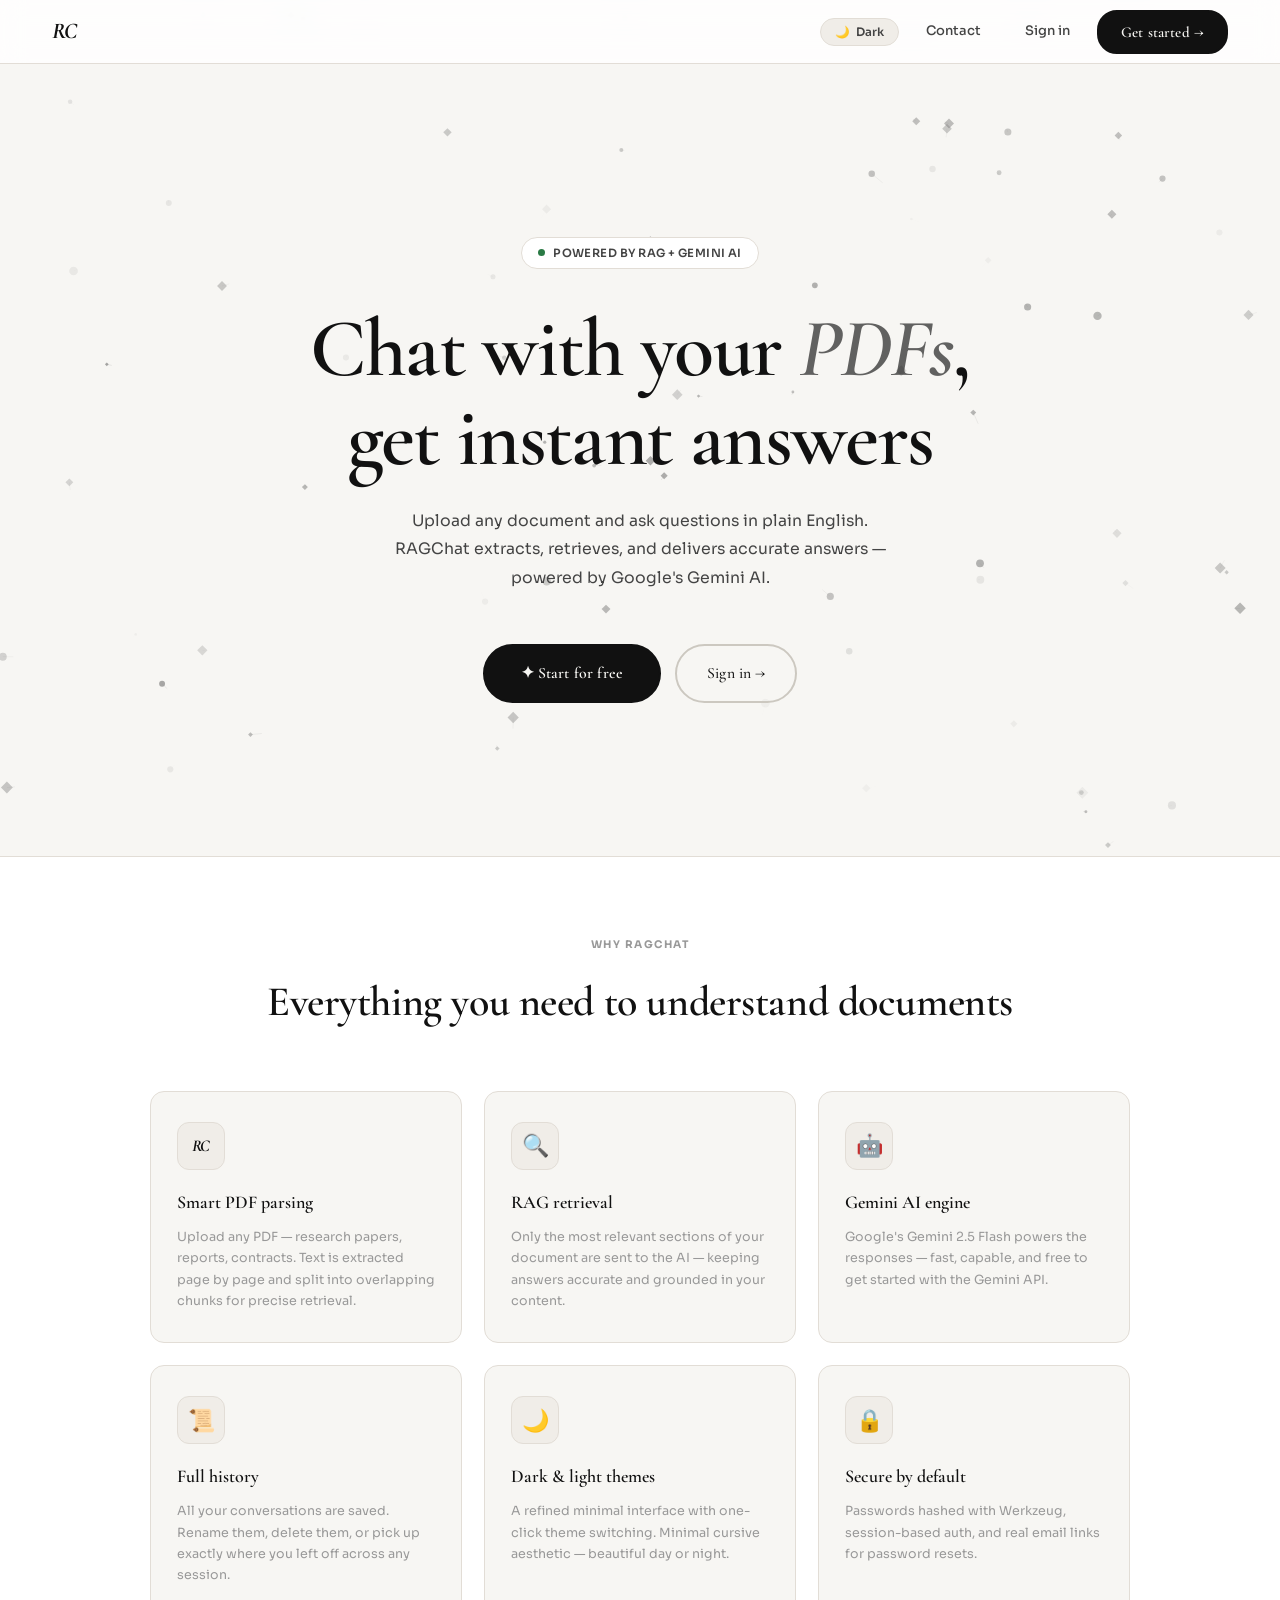
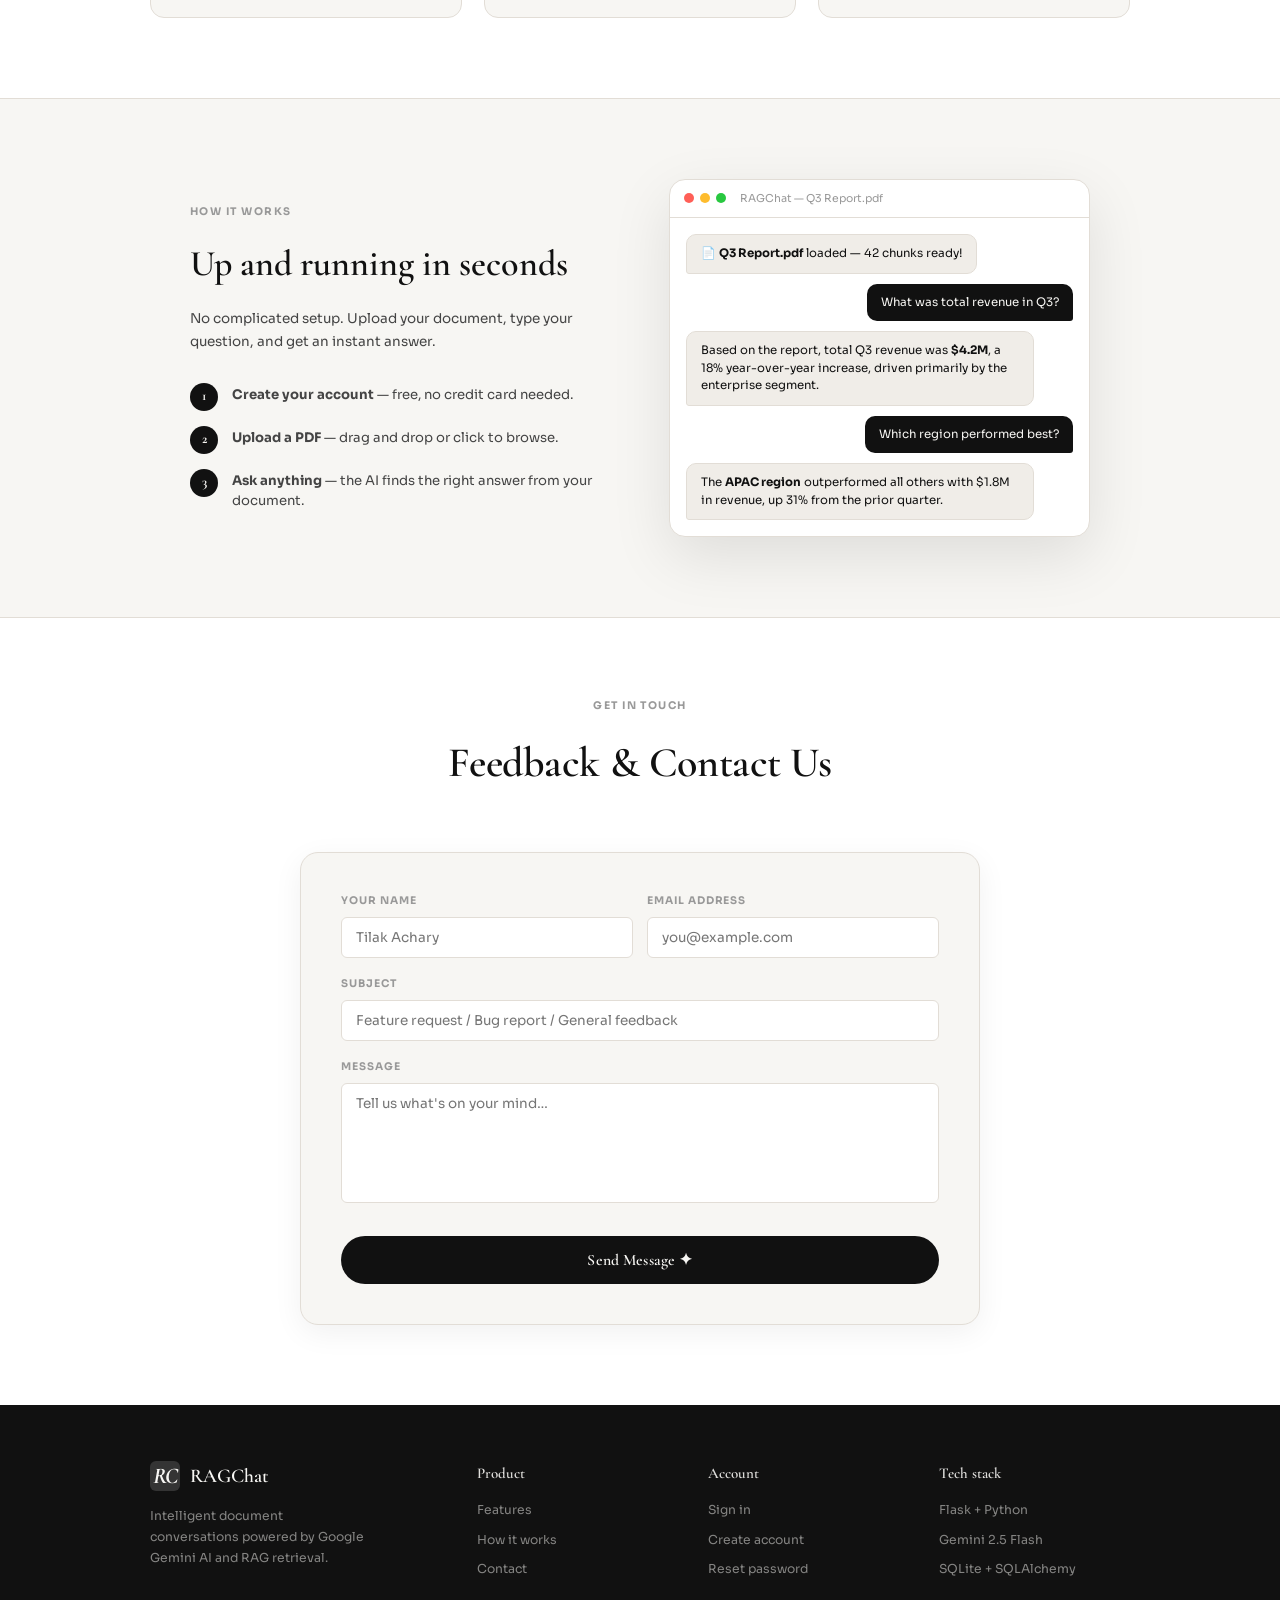
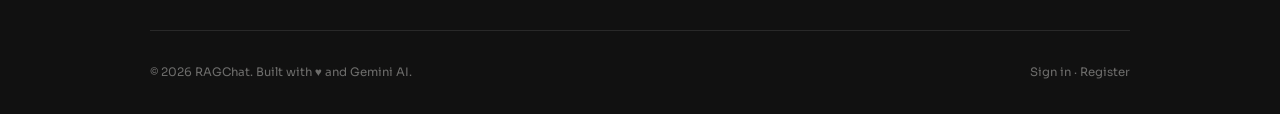
==== commit dfbf78fe: "Fix mobile responsiveness: add sidebar close button, fix mobile buttons and layout" ====
--- a/templates/index.html
+++ b/templates/index.html
@@ -708,8 +708,11 @@
     @media (max-width: 600px) {
       .features-grid { grid-template-columns: 1fr; }
       .footer-top { grid-template-columns: 1fr; }
-      .hero h1 { font-size: 2.6rem; }
-      .hero-ctas { flex-direction: column; }
+      .hero h1 { font-size: 2.2rem; }
+      .hero-ctas { flex-direction: column; width: 100%; gap: 12px; }
+      .btn { width: 100%; text-align: center; }
+      .nav-actions { gap: 6px; }
+      .nav-btn { padding: 6px 14px; font-size: 0.9rem; }
     }
   </style>
 </head>
--- a/static/css/style.css
+++ b/static/css/style.css
@@ -1262,7 +1262,18 @@
   .auth-grid { grid-template-columns: 1fr; width: 95vw; }
   .auth-brand { display: none; }
   .auth-form-side { padding: 40px 28px; }
-  .sidebar { position: absolute; z-index: 200; transform: translateX(-100%); }
+  
+  .sidebar { 
+    position: fixed; 
+    z-index: 999; 
+    transform: translateX(-100%); 
+    width: 85vw; 
+    max-width: 320px; 
+    height: 100vh;
+    box-shadow: 5px 0 25px rgba(0,0,0,0.5);
+  }
   .sidebar.open { transform: translateX(0); }
+  #closeSidebarBtn { display: block !important; }
+  
   .messages-inner { padding: 0 14px; }
 }
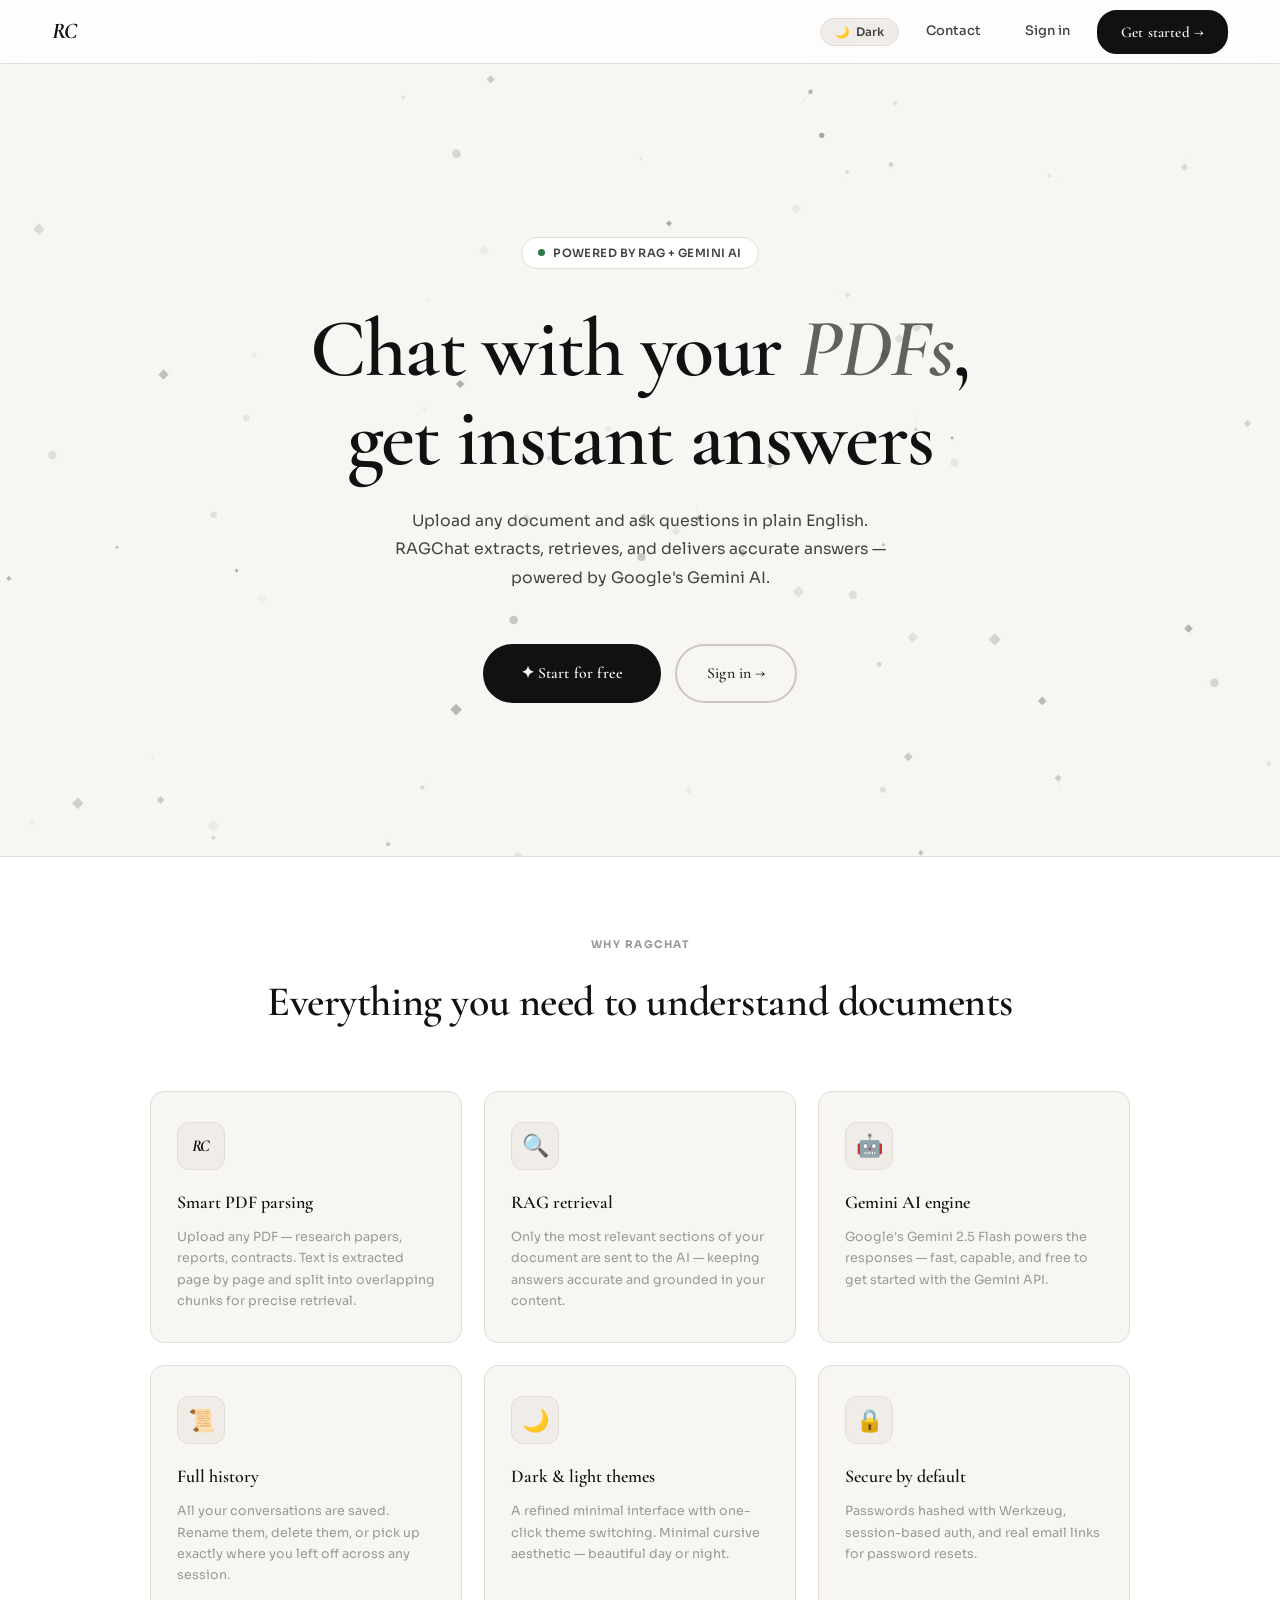
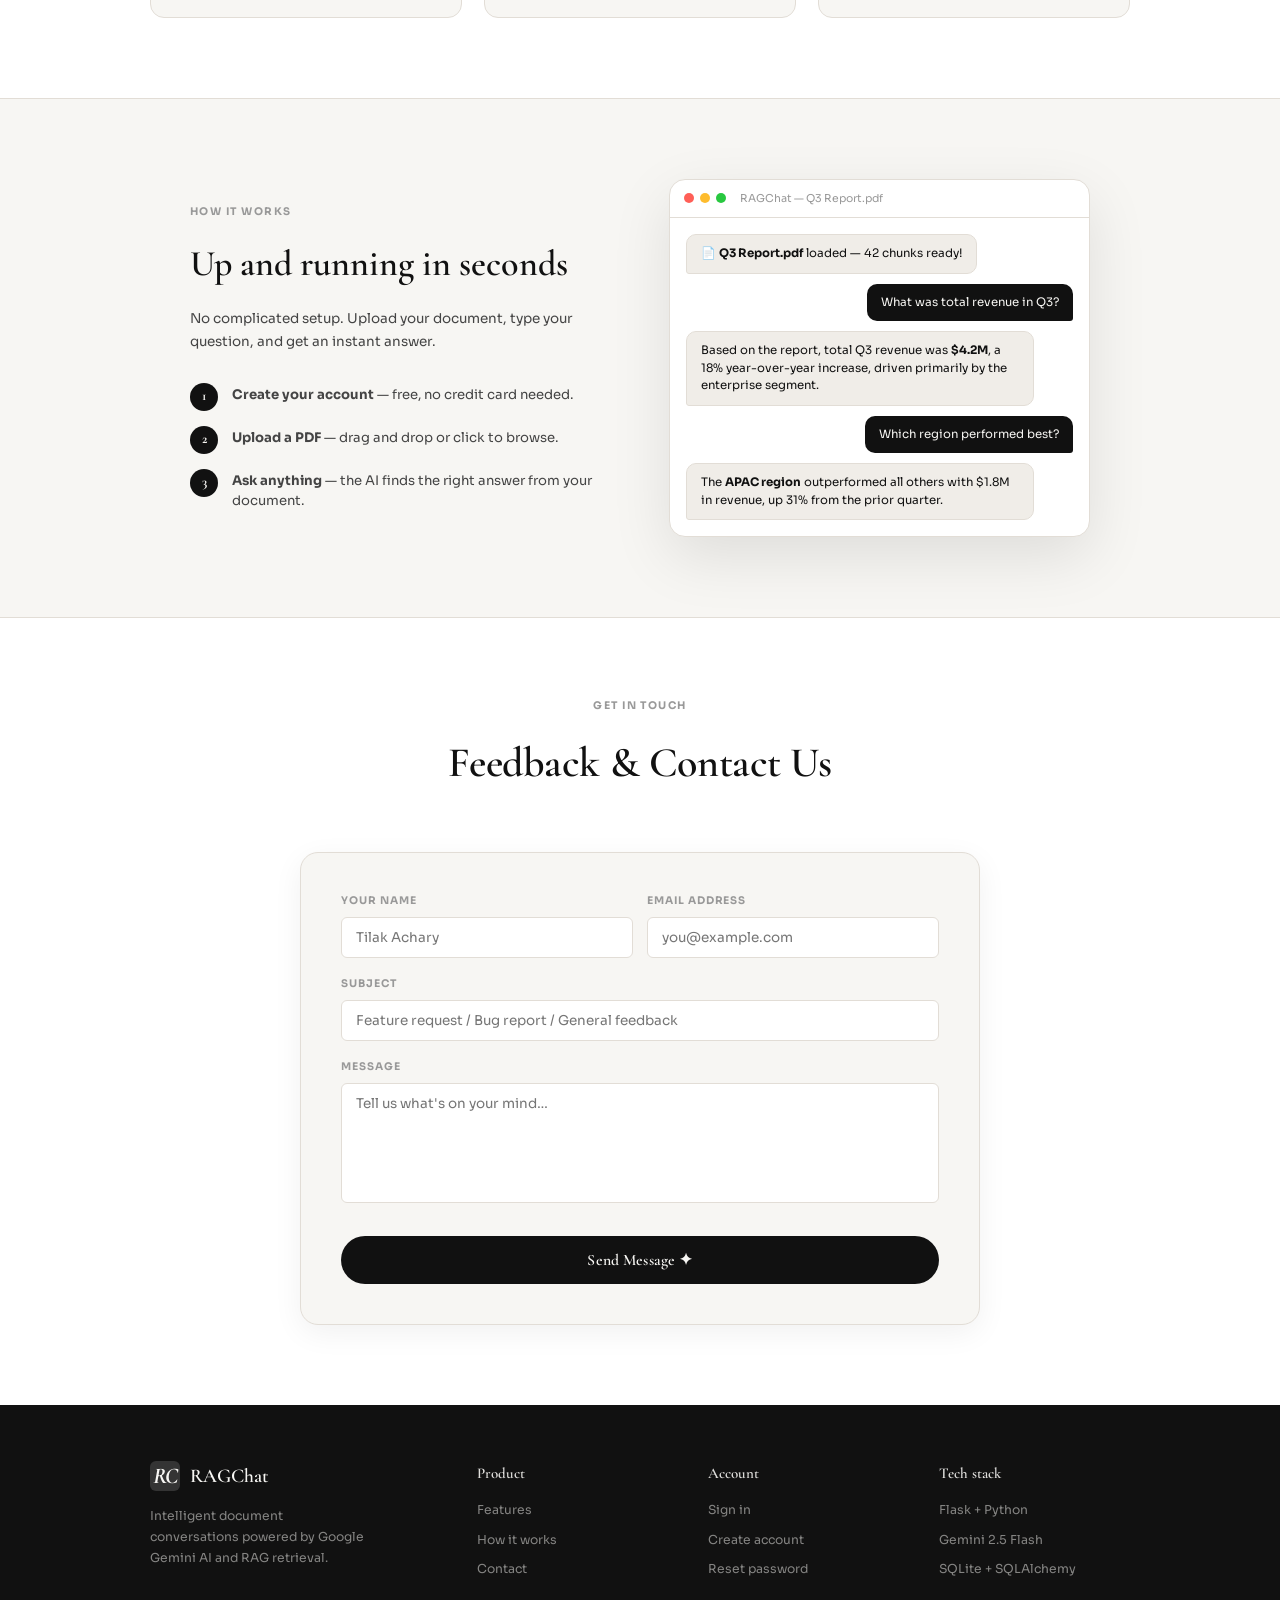
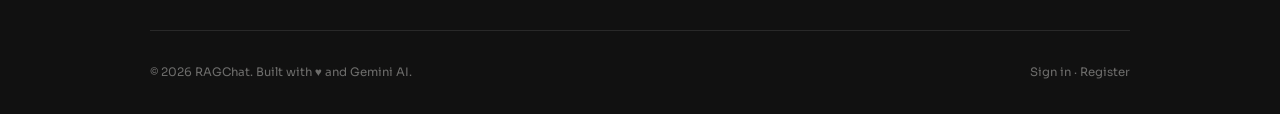
==== commit 3941ca7d: "url" ====
--- a/templates/index.html
+++ b/templates/index.html
@@ -744,7 +744,7 @@
   <h1>Chat with your <em>PDFs</em>,<br>get instant answers</h1>
   <p class="hero-sub">Upload any document and ask questions in plain English. RAGChat extracts, retrieves, and delivers accurate answers — powered by Google's Gemini AI.</p>
   <div class="hero-ctas">
-    <a href="/resgister" class="cta-primary">✦ Start for free</a>
+    <a href="/register" class="cta-primary">✦ Start for free</a>
     <a href="/login" class="cta-secondary">Sign in →</a>
   </div>
 </section>
